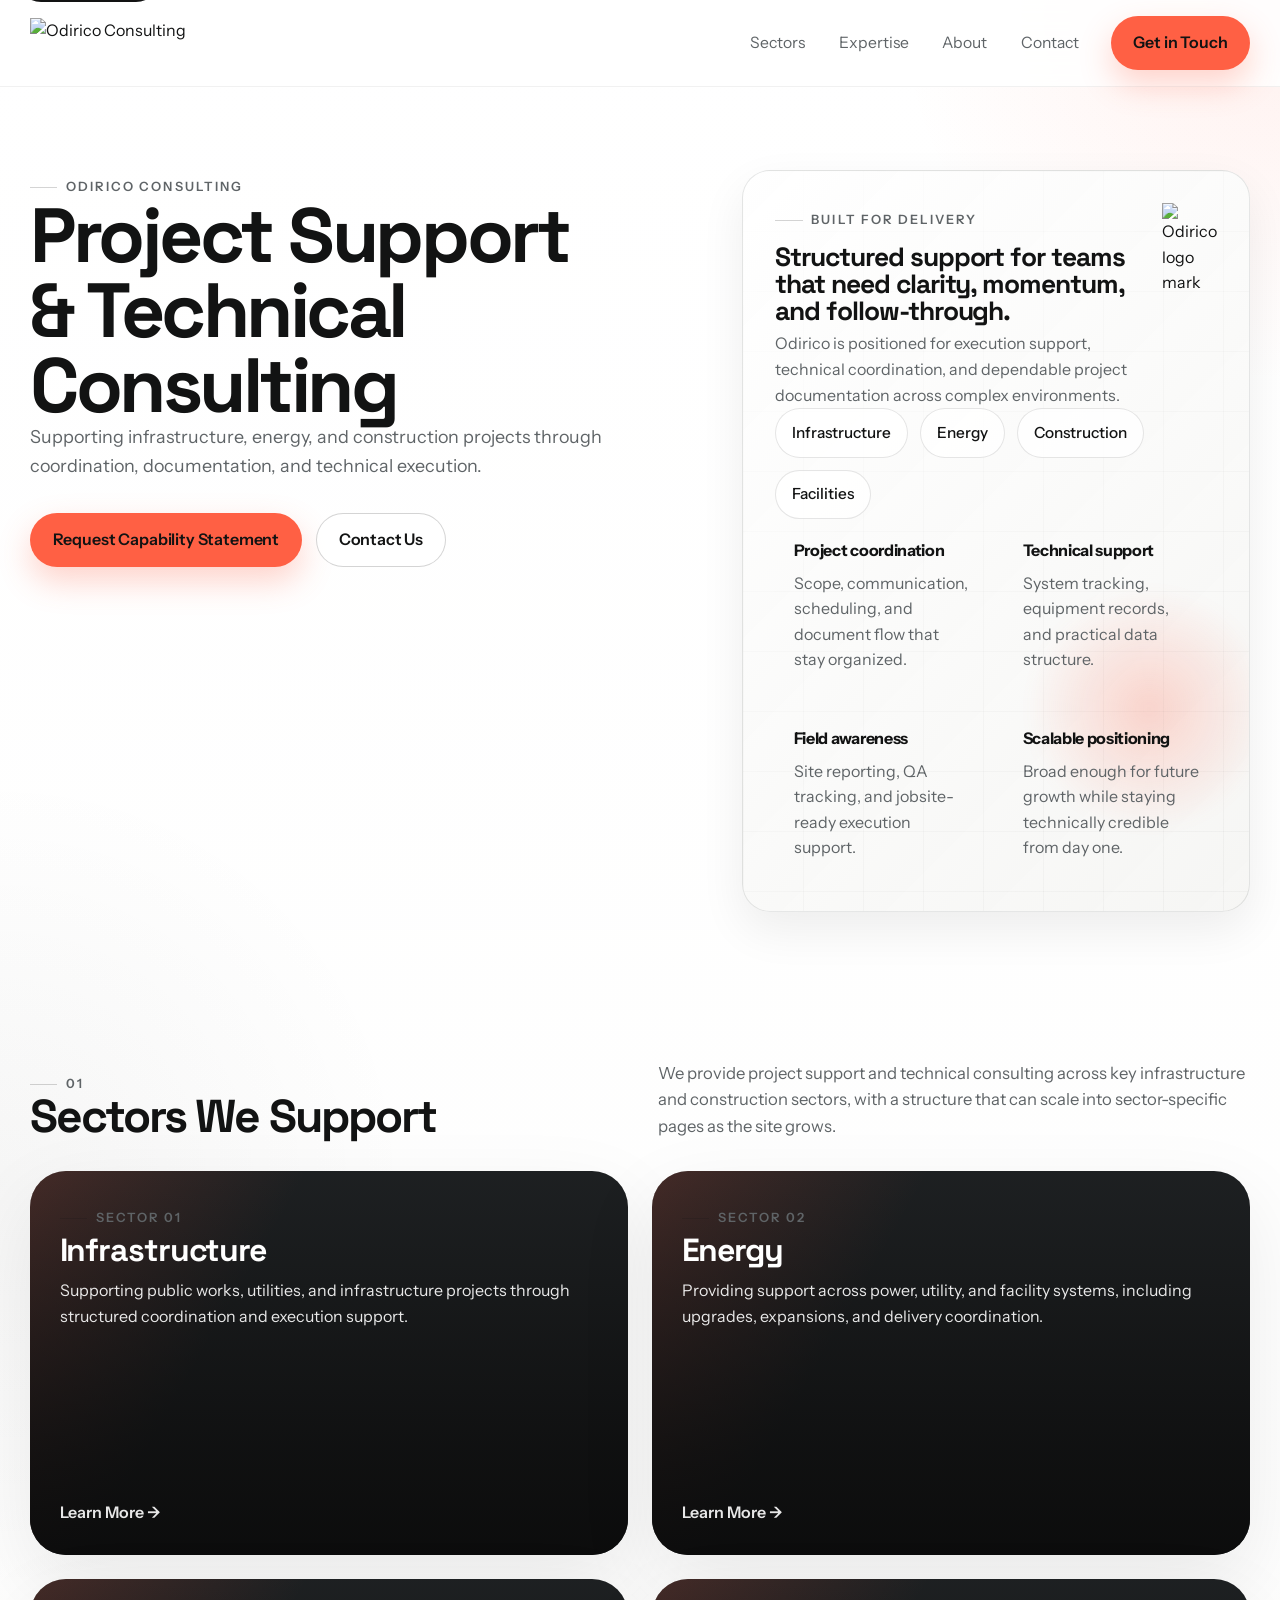
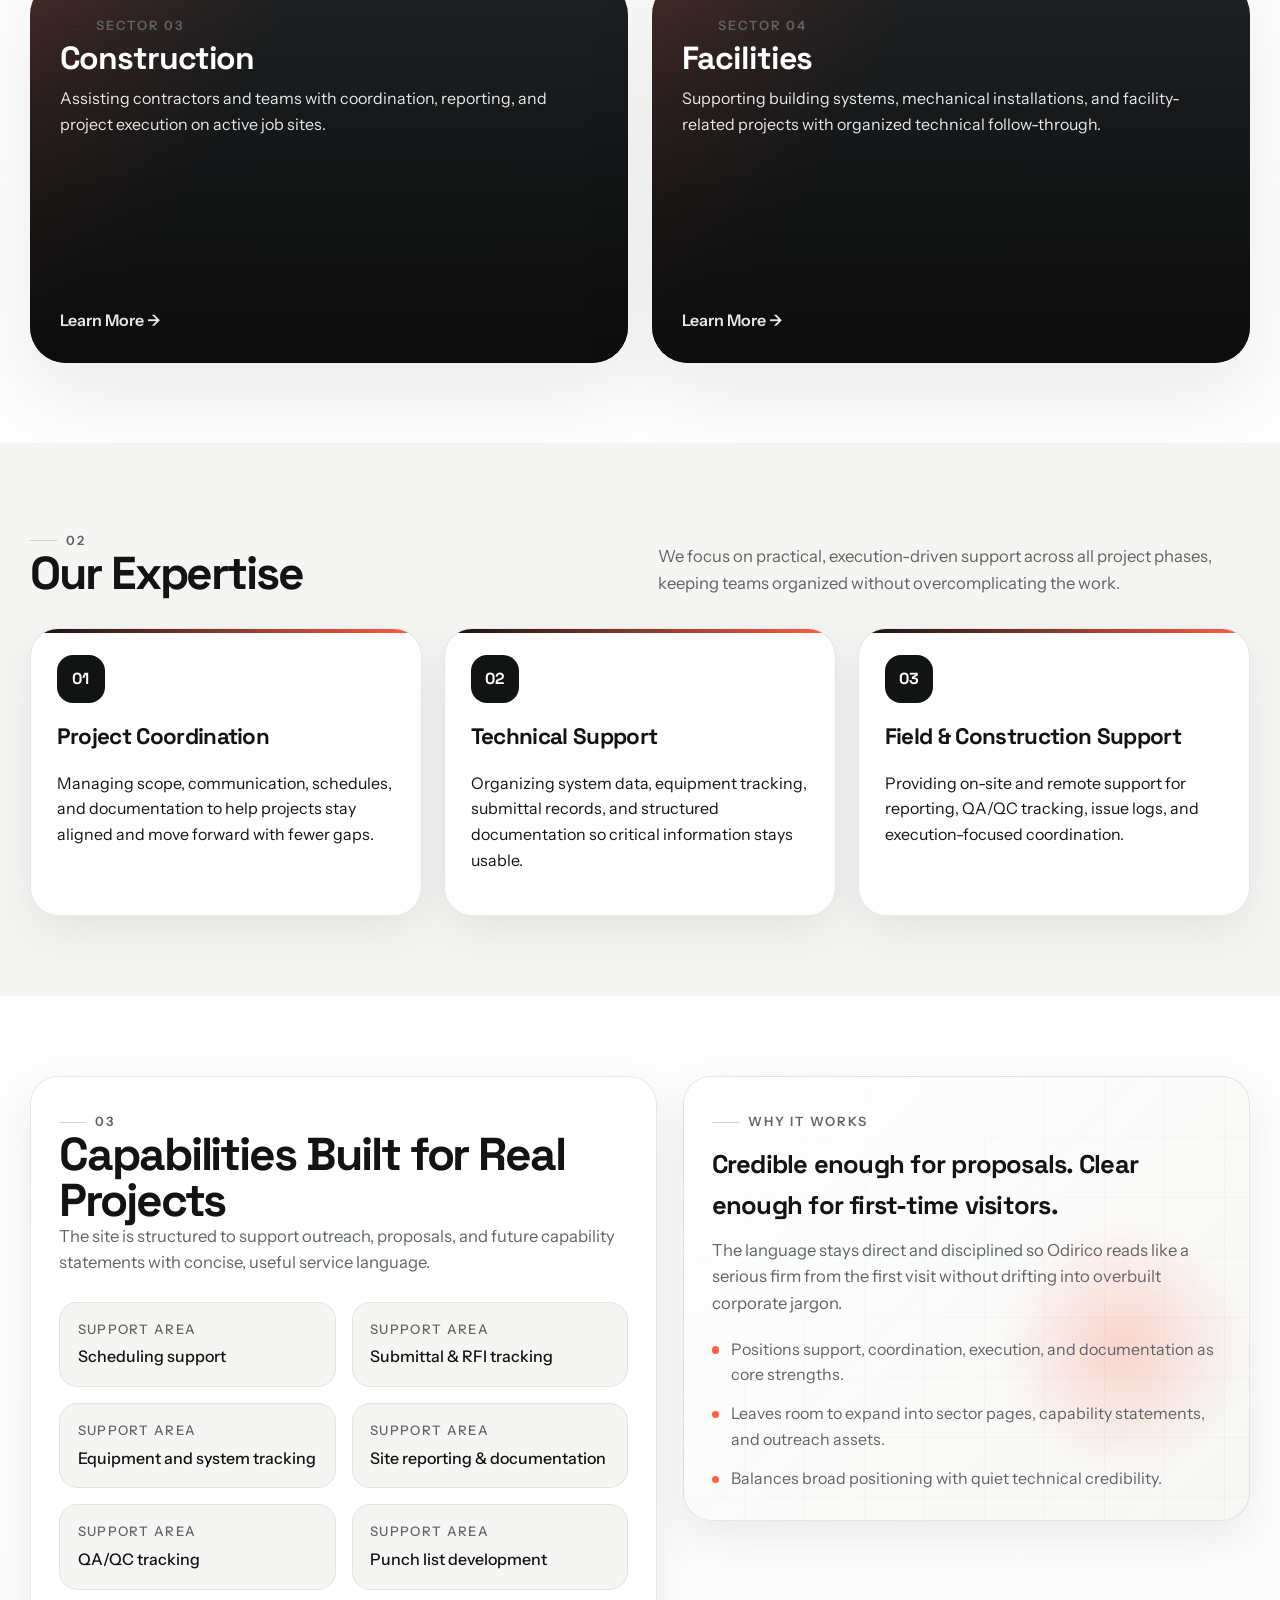
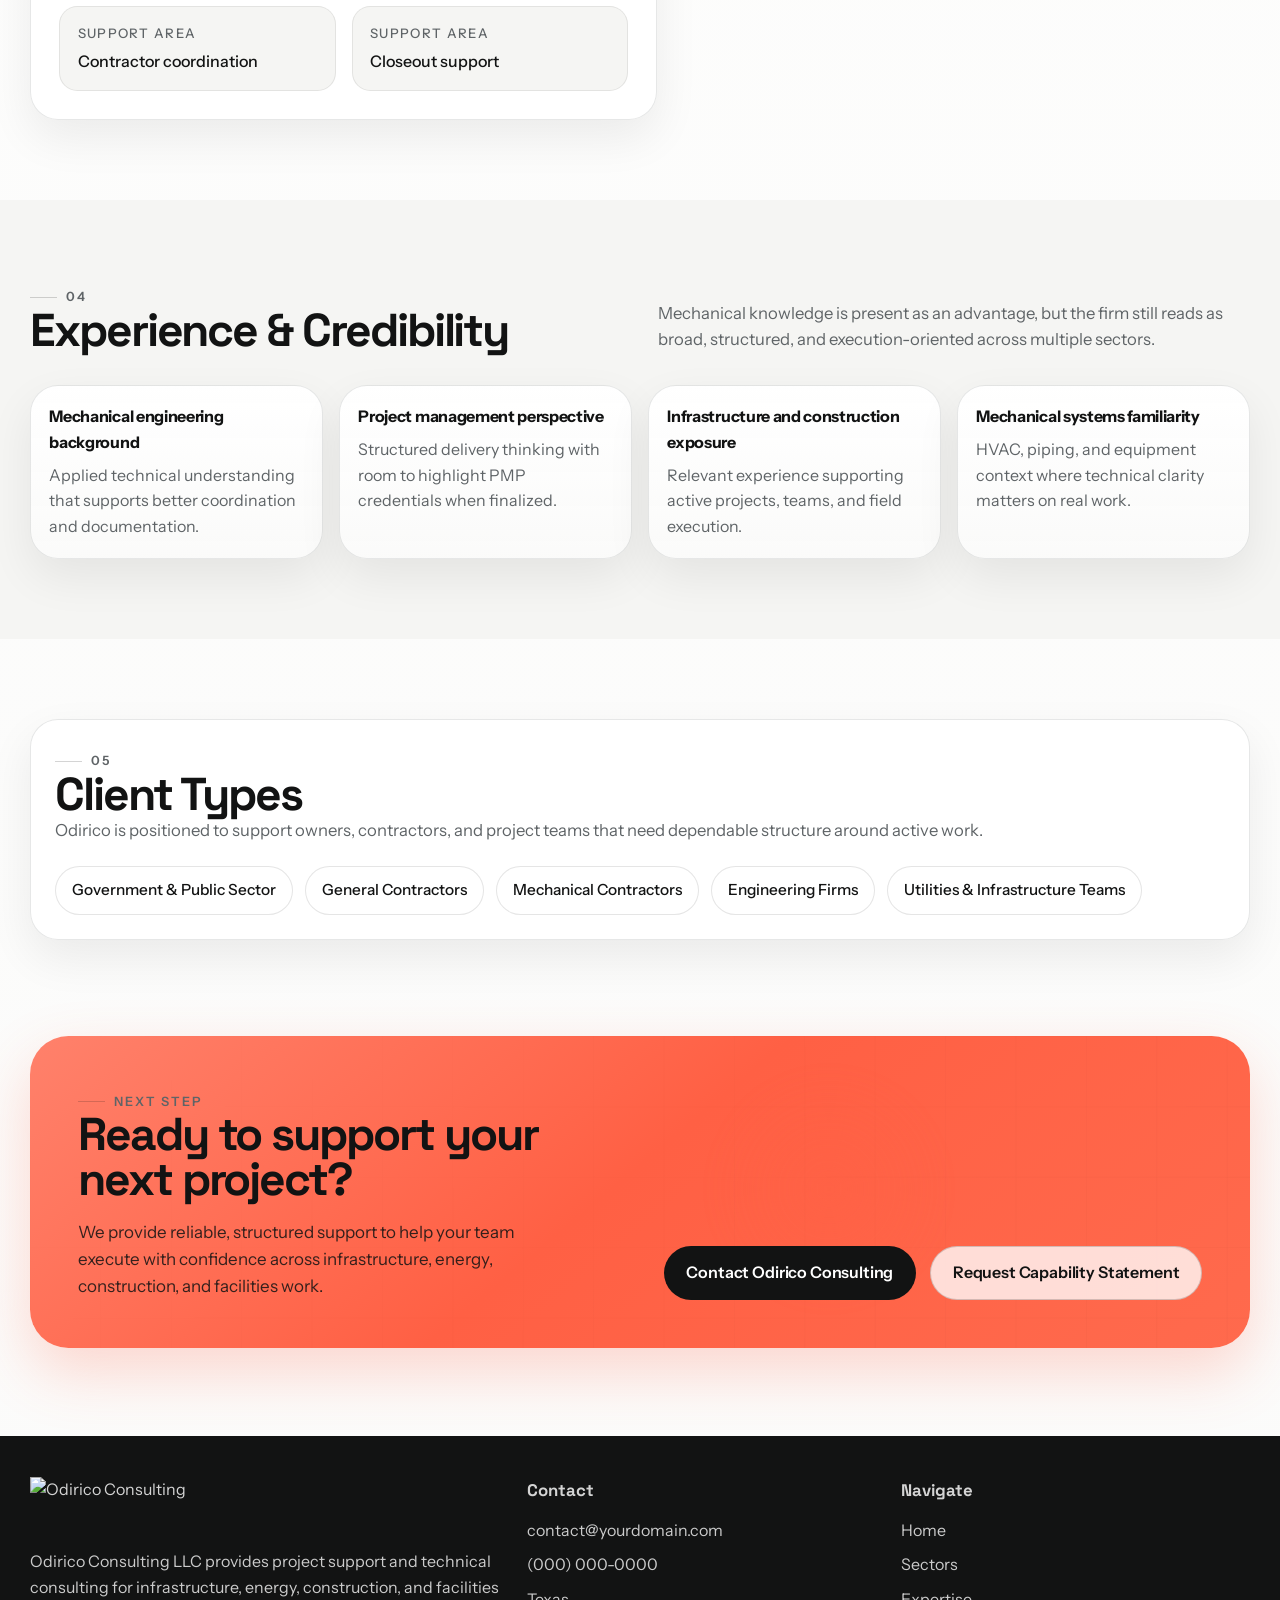
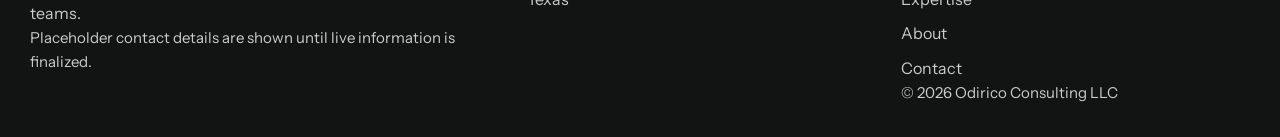
==== index.html @ c1ff28f4 "Add files via upload" ====
<!DOCTYPE html>
<html lang="en">
  <head>
    <meta charset="UTF-8" />
    <meta name="viewport" content="width=device-width, initial-scale=1.0" />
    <meta
      name="description"
      content="Odirico Consulting provides project support and technical consulting for infrastructure, energy, construction, and facilities teams."
    />
    <title>Odirico Consulting | Project Support &amp; Technical Consulting</title>
    <link rel="stylesheet" href="styles.css" />
  </head>
  <body>
    <a class="skip-link" href="#main-content">Skip to content</a>
    <header class="site-header">
      <div class="nav-shell">
        <a class="brand" href="index.html" aria-label="Odirico Consulting home">
          <img src="assets/logo-primary.svg" alt="Odirico Consulting" />
        </a>
        <button
          class="nav-toggle"
          type="button"
          aria-label="Open navigation"
          aria-expanded="false"
          data-nav-toggle
        >
          <svg viewBox="0 0 24 24" fill="none" aria-hidden="true">
            <path d="M4 7H20" stroke="currentColor" stroke-width="1.8" stroke-linecap="round" />
            <path d="M4 12H20" stroke="currentColor" stroke-width="1.8" stroke-linecap="round" />
            <path d="M4 17H20" stroke="currentColor" stroke-width="1.8" stroke-linecap="round" />
          </svg>
        </button>
        <div class="nav-group" data-nav-group>
          <nav class="nav-links" aria-label="Primary">
            <a href="sectors.html" data-nav-link>Sectors</a>
            <a href="expertise.html" data-nav-link>Expertise</a>
            <a href="about.html" data-nav-link>About</a>
            <a href="contact.html" data-nav-link>Contact</a>
          </nav>
          <a class="btn btn-primary" href="contact.html">Get in Touch</a>
        </div>
      </div>
    </header>

    <main id="main-content">
      <section class="hero">
        <div class="section-shell hero-grid">
          <div data-reveal>
            <span class="eyebrow">Odirico Consulting</span>
            <h1 class="hero-title">Project Support &amp; Technical Consulting</h1>
            <p class="hero-copy">
              Supporting infrastructure, energy, and construction projects through coordination,
              documentation, and technical execution.
            </p>
            <div class="hero-actions">
              <a class="btn btn-primary" href="contact.html#capability-request">
                Request Capability Statement
              </a>
              <a class="btn btn-secondary" href="contact.html">Contact Us</a>
            </div>
          </div>

          <aside class="hero-panel" data-reveal data-delay="1">
            <div class="hero-panel-inner">
              <div class="panel-head">
                <div>
                  <span class="meta-label">Built for delivery</span>
                  <h2 class="panel-title">Structured support for teams that need clarity, momentum, and follow-through.</h2>
                  <p class="panel-copy">
                    Odirico is positioned for execution support, technical coordination, and
                    dependable project documentation across complex environments.
                  </p>
                </div>
                <img class="panel-mark" src="assets/logo-icon.svg" alt="Odirico logo mark" />
              </div>

              <div class="pill-row">
                <span class="pill">Infrastructure</span>
                <span class="pill">Energy</span>
                <span class="pill">Construction</span>
                <span class="pill">Facilities</span>
              </div>

              <div class="panel-matrix">
                <div class="matrix-card">
                  <strong>Project coordination</strong>
                  <p>Scope, communication, scheduling, and document flow that stay organized.</p>
                </div>
                <div class="matrix-card">
                  <strong>Technical support</strong>
                  <p>System tracking, equipment records, and practical data structure.</p>
                </div>
                <div class="matrix-card">
                  <strong>Field awareness</strong>
                  <p>Site reporting, QA tracking, and jobsite-ready execution support.</p>
                </div>
                <div class="matrix-card">
                  <strong>Scalable positioning</strong>
                  <p>Broad enough for future growth while staying technically credible from day one.</p>
                </div>
              </div>
            </div>
          </aside>
        </div>
      </section>

      <section class="section" id="sectors">
        <div class="section-shell">
          <div class="section-header">
            <div data-reveal>
              <span class="section-index">01</span>
              <h2 class="section-title">Sectors We Support</h2>
            </div>
            <div data-reveal data-delay="1">
              <p class="section-copy">
                We provide project support and technical consulting across key infrastructure and
                construction sectors, with a structure that can scale into sector-specific pages
                as the site grows.
              </p>
            </div>
          </div>

          <div class="sector-grid">
            <a
              class="sector-card"
              href="sectors.html#infrastructure"
              style="--card-image: url('assets/sector-infrastructure.svg')"
              data-reveal
            >
              <div class="sector-card-content">
                <div>
                  <span class="card-label">Sector 01</span>
                  <h3>Infrastructure</h3>
                  <p>
                    Supporting public works, utilities, and infrastructure projects through
                    structured coordination and execution support.
                  </p>
                </div>
                <span class="sector-link">Learn More &rarr;</span>
              </div>
            </a>

            <a
              class="sector-card"
              href="sectors.html#energy"
              style="--card-image: url('assets/sector-energy.svg')"
              data-reveal
              data-delay="1"
            >
              <div class="sector-card-content">
                <div>
                  <span class="card-label">Sector 02</span>
                  <h3>Energy</h3>
                  <p>
                    Providing support across power, utility, and facility systems, including
                    upgrades, expansions, and delivery coordination.
                  </p>
                </div>
                <span class="sector-link">Learn More &rarr;</span>
              </div>
            </a>

            <a
              class="sector-card"
              href="sectors.html#construction"
              style="--card-image: url('assets/sector-construction.svg')"
              data-reveal
              data-delay="2"
            >
              <div class="sector-card-content">
                <div>
                  <span class="card-label">Sector 03</span>
                  <h3>Construction</h3>
                  <p>
                    Assisting contractors and teams with coordination, reporting, and project
                    execution on active job sites.
                  </p>
                </div>
                <span class="sector-link">Learn More &rarr;</span>
              </div>
            </a>

            <a
              class="sector-card"
              href="sectors.html#facilities"
              style="--card-image: url('assets/sector-facilities.svg')"
              data-reveal
              data-delay="3"
            >
              <div class="sector-card-content">
                <div>
                  <span class="card-label">Sector 04</span>
                  <h3>Facilities</h3>
                  <p>
                    Supporting building systems, mechanical installations, and facility-related
                    projects with organized technical follow-through.
                  </p>
                </div>
                <span class="sector-link">Learn More &rarr;</span>
              </div>
            </a>
          </div>
        </div>
      </section>

      <section class="section section-muted" id="expertise">
        <div class="section-shell">
          <div class="section-header">
            <div data-reveal>
              <span class="section-index">02</span>
              <h2 class="section-title">Our Expertise</h2>
            </div>
            <div data-reveal data-delay="1">
              <p class="section-copy">
                We focus on practical, execution-driven support across all project phases, keeping
                teams organized without overcomplicating the work.
              </p>
            </div>
          </div>

          <div class="expertise-grid">
            <article class="expertise-card" data-reveal>
              <div class="expertise-icon">01</div>
              <h3>Project Coordination</h3>
              <p>
                Managing scope, communication, schedules, and documentation to help projects stay
                aligned and move forward with fewer gaps.
              </p>
            </article>
            <article class="expertise-card" data-reveal data-delay="1">
              <div class="expertise-icon">02</div>
              <h3>Technical Support</h3>
              <p>
                Organizing system data, equipment tracking, submittal records, and structured
                documentation so critical information stays usable.
              </p>
            </article>
            <article class="expertise-card" data-reveal data-delay="2">
              <div class="expertise-icon">03</div>
              <h3>Field &amp; Construction Support</h3>
              <p>
                Providing on-site and remote support for reporting, QA/QC tracking, issue logs,
                and execution-focused coordination.
              </p>
            </article>
          </div>
        </div>
      </section>

      <section class="section" id="capabilities">
        <div class="section-shell capabilities-layout">
          <div class="capability-board" data-reveal>
            <span class="section-index">03</span>
            <h2 class="section-title">Capabilities Built for Real Projects</h2>
            <p class="section-copy">
              The site is structured to support outreach, proposals, and future capability
              statements with concise, useful service language.
            </p>

            <ul class="capability-list">
              <li><span>Support Area</span>Scheduling support</li>
              <li><span>Support Area</span>Submittal &amp; RFI tracking</li>
              <li><span>Support Area</span>Equipment and system tracking</li>
              <li><span>Support Area</span>Site reporting &amp; documentation</li>
              <li><span>Support Area</span>QA/QC tracking</li>
              <li><span>Support Area</span>Punch list development</li>
              <li><span>Support Area</span>Contractor coordination</li>
              <li><span>Support Area</span>Closeout support</li>
            </ul>
          </div>

          <aside class="support-note" data-reveal data-delay="1">
            <span class="meta-label">Why it works</span>
            <h3>Credible enough for proposals. Clear enough for first-time visitors.</h3>
            <p class="card-copy">
              The language stays direct and disciplined so Odirico reads like a serious firm from
              the first visit without drifting into overbuilt corporate jargon.
            </p>
            <ul>
              <li>Positions support, coordination, execution, and documentation as core strengths.</li>
              <li>Leaves room to expand into sector pages, capability statements, and outreach assets.</li>
              <li>Balances broad positioning with quiet technical credibility.</li>
            </ul>
          </aside>
        </div>
      </section>

      <section class="section section-muted" id="credibility">
        <div class="section-shell">
          <div class="section-header">
            <div data-reveal>
              <span class="section-index">04</span>
              <h2 class="section-title">Experience &amp; Credibility</h2>
            </div>
            <div data-reveal data-delay="1">
              <p class="section-copy">
                Mechanical knowledge is present as an advantage, but the firm still reads as broad,
                structured, and execution-oriented across multiple sectors.
              </p>
            </div>
          </div>

          <div class="cred-grid">
            <article class="cred-card" data-reveal>
              <strong>Mechanical engineering background</strong>
              <p>Applied technical understanding that supports better coordination and documentation.</p>
            </article>
            <article class="cred-card" data-reveal data-delay="1">
              <strong>Project management perspective</strong>
              <p>Structured delivery thinking with room to highlight PMP credentials when finalized.</p>
            </article>
            <article class="cred-card" data-reveal data-delay="2">
              <strong>Infrastructure and construction exposure</strong>
              <p>Relevant experience supporting active projects, teams, and field execution.</p>
            </article>
            <article class="cred-card" data-reveal data-delay="3">
              <strong>Mechanical systems familiarity</strong>
              <p>HVAC, piping, and equipment context where technical clarity matters on real work.</p>
            </article>
          </div>
        </div>
      </section>

      <section class="section">
        <div class="section-shell">
          <div class="client-panel" data-reveal>
            <span class="section-index">05</span>
            <h2 class="section-title">Client Types</h2>
            <p class="section-copy">
              Odirico is positioned to support owners, contractors, and project teams that need
              dependable structure around active work.
            </p>
            <div class="client-band" style="margin-top: 1.4rem">
              <span class="client-chip">Government &amp; Public Sector</span>
              <span class="client-chip">General Contractors</span>
              <span class="client-chip">Mechanical Contractors</span>
              <span class="client-chip">Engineering Firms</span>
              <span class="client-chip">Utilities &amp; Infrastructure Teams</span>
            </div>
          </div>
        </div>
      </section>

      <section class="cta-band">
        <div class="section-shell">
          <div class="cta-card" data-reveal>
            <div class="cta-content">
              <div class="cta-copy">
                <span class="meta-label">Next step</span>
                <h2 class="cta-title">Ready to support your next project?</h2>
                <p>
                  We provide reliable, structured support to help your team execute with
                  confidence across infrastructure, energy, construction, and facilities work.
                </p>
              </div>
              <div class="cta-actions">
                <a class="btn btn-dark" href="contact.html">Contact Odirico Consulting</a>
                <a class="btn btn-secondary" href="contact.html#capability-request">
                  Request Capability Statement
                </a>
              </div>
            </div>
          </div>
        </div>
      </section>
    </main>

    <footer class="footer">
      <div class="footer-grid">
        <div class="footer-brand">
          <img src="assets/logo-white.svg" alt="Odirico Consulting" />
          <p style="margin-top: 1rem">
            Odirico Consulting LLC provides project support and technical consulting for
            infrastructure, energy, construction, and facilities teams.
          </p>
          <p class="footer-note">Placeholder contact details are shown until live information is finalized.</p>
        </div>
        <div>
          <h4>Contact</h4>
          <ul class="footer-list">
            <li><a href="mailto:contact@yourdomain.com">contact@yourdomain.com</a></li>
            <li><a href="tel:0000000000">(000) 000-0000</a></li>
            <li>Texas</li>
          </ul>
        </div>
        <div>
          <h4>Navigate</h4>
          <ul class="footer-list">
            <li><a href="index.html">Home</a></li>
            <li><a href="sectors.html">Sectors</a></li>
            <li><a href="expertise.html">Expertise</a></li>
            <li><a href="about.html">About</a></li>
            <li><a href="contact.html">Contact</a></li>
          </ul>
          <p class="footer-note">&copy; <span data-year></span> Odirico Consulting LLC</p>
        </div>
      </div>
    </footer>

    <script src="script.js"></script>
  </body>
</html>
---- styles.css ----
@import url("https://fonts.googleapis.com/css2?family=Instrument+Sans:wght@400;500;600;700&family=Space+Grotesk:wght@400;500;700&display=swap");

:root {
  --color-ink: #121313;
  --color-ink-soft: #25282a;
  --color-text-muted: #5f6467;
  --color-surface: #f5f5f3;
  --color-surface-strong: #ecece7;
  --color-card: rgba(255, 255, 255, 0.9);
  --color-border: rgba(18, 19, 19, 0.1);
  --color-border-strong: rgba(18, 19, 19, 0.18);
  --color-white: #ffffff;
  --color-coral: #ff6044;
  --color-coral-soft: #ff8b75;
  --shadow-soft: 0 28px 80px rgba(18, 19, 19, 0.08);
  --shadow-card: 0 18px 46px rgba(18, 19, 19, 0.07);
  --radius-sm: 1rem;
  --radius-md: 1.35rem;
  --radius-lg: 1.75rem;
  --radius-xl: 2.25rem;
  --max-width: 1220px;
  --font-display: "Space Grotesk", "Aptos Display", "Segoe UI", sans-serif;
  --font-body: "Instrument Sans", "Aptos", "Segoe UI", sans-serif;
}

*,
*::before,
*::after {
  box-sizing: border-box;
}

html {
  scroll-behavior: smooth;
}

body {
  margin: 0;
  min-height: 100vh;
  font-family: var(--font-body);
  color: var(--color-ink);
  background:
    radial-gradient(circle at top right, rgba(255, 96, 68, 0.09), transparent 24rem),
    radial-gradient(circle at left 24%, rgba(18, 19, 19, 0.035), transparent 26rem),
    linear-gradient(180deg, #ffffff 0%, #fbfbfa 100%);
  line-height: 1.6;
  text-rendering: optimizeLegibility;
}

img {
  display: block;
  max-width: 100%;
}

a {
  color: inherit;
  text-decoration: none;
}

button,
input,
textarea {
  font: inherit;
}

main {
  overflow: clip;
}

.skip-link {
  position: absolute;
  left: 1rem;
  top: -3rem;
  z-index: 50;
  padding: 0.75rem 1rem;
  border-radius: 999px;
  background: var(--color-ink);
  color: var(--color-white);
  transition: top 0.25s ease;
}

.skip-link:focus {
  top: 1rem;
}

.site-header {
  position: sticky;
  top: 0;
  z-index: 30;
  border-bottom: 1px solid rgba(18, 19, 19, 0.06);
  background: rgba(255, 255, 255, 0.84);
  backdrop-filter: blur(18px);
}

.nav-shell,
.section-shell,
.footer-grid {
  width: min(calc(100% - 3rem), var(--max-width));
  margin: 0 auto;
}

.nav-shell {
  display: flex;
  align-items: center;
  justify-content: space-between;
  gap: 1rem;
  padding: 1rem 0;
}

.brand {
  display: inline-flex;
  align-items: center;
  gap: 0.9rem;
}

.brand img {
  height: 3.1rem;
  width: auto;
}

.brand-compact img {
  height: 2.8rem;
}

.nav-group {
  display: flex;
  align-items: center;
  gap: 1rem;
}

.nav-links {
  display: flex;
  align-items: center;
  gap: 0.2rem;
}

.nav-links a {
  padding: 0.72rem 0.96rem;
  border-radius: 999px;
  color: var(--color-text-muted);
  font-size: 0.98rem;
  transition:
    color 0.25s ease,
    background-color 0.25s ease,
    transform 0.25s ease;
}

.nav-links a:hover,
.nav-links a.is-active {
  color: var(--color-ink);
  background: rgba(18, 19, 19, 0.05);
}

.nav-toggle {
  display: none;
  align-items: center;
  justify-content: center;
  width: 3rem;
  height: 3rem;
  border: 1px solid var(--color-border);
  border-radius: 999px;
  background: var(--color-white);
  color: var(--color-ink);
  cursor: pointer;
}

.nav-toggle svg {
  width: 1.2rem;
  height: 1.2rem;
}

.btn {
  display: inline-flex;
  align-items: center;
  justify-content: center;
  gap: 0.65rem;
  min-height: 3.3rem;
  padding: 0.82rem 1.35rem;
  border: 1px solid transparent;
  border-radius: 999px;
  font-weight: 600;
  letter-spacing: -0.01em;
  transition:
    transform 0.25s ease,
    background-color 0.25s ease,
    color 0.25s ease,
    border-color 0.25s ease,
    box-shadow 0.25s ease;
}

.btn:hover {
  transform: translateY(-1px);
}

.btn-primary {
  background: var(--color-coral);
  color: var(--color-ink);
  box-shadow: 0 14px 32px rgba(255, 96, 68, 0.28);
}

.btn-primary:hover {
  background: #ff7158;
}

.btn-secondary {
  border-color: var(--color-border-strong);
  background: rgba(255, 255, 255, 0.78);
  color: var(--color-ink);
}

.btn-dark {
  background: var(--color-ink);
  color: var(--color-white);
}

.hero,
.page-hero {
  padding: 5.2rem 0 4.2rem;
}

.section {
  padding: 5rem 0;
}

.hero-grid,
.page-hero-grid,
.capabilities-layout,
.contact-grid,
.footer-grid {
  display: grid;
  gap: 1.6rem;
}

.hero-grid {
  grid-template-columns: minmax(0, 1.15fr) minmax(320px, 0.85fr);
  align-items: stretch;
}

.page-hero-grid {
  grid-template-columns: minmax(0, 1.08fr) minmax(320px, 0.92fr);
  align-items: end;
}

.eyebrow,
.section-index,
.card-label,
.meta-label {
  display: inline-flex;
  align-items: center;
  gap: 0.55rem;
  color: var(--color-text-muted);
  font-size: 0.8rem;
  font-weight: 600;
  letter-spacing: 0.16em;
  text-transform: uppercase;
}

.eyebrow::before,
.section-index::before,
.card-label::before,
.meta-label::before {
  content: "";
  width: 1.7rem;
  height: 1px;
  background: rgba(18, 19, 19, 0.18);
}

.hero-title,
.page-title,
.section-title,
.cta-title,
.profile-content h2,
.service-card h2 {
  margin: 0;
  font-family: var(--font-display);
  letter-spacing: -0.045em;
  line-height: 0.98;
  color: var(--color-ink);
}

.hero-title {
  max-width: 11ch;
  font-size: clamp(3.25rem, 6vw, 5.8rem);
}

.page-title {
  max-width: 11ch;
  font-size: clamp(2.9rem, 5vw, 4.7rem);
}

.section-title,
.cta-title,
.profile-content h2,
.service-card h2 {
  font-size: clamp(2rem, 3.6vw, 3.1rem);
}

.hero-copy,
.page-copy,
.section-copy,
.card-copy,
.profile-content p,
.service-card p,
.intro-copy {
  margin: 0;
  color: var(--color-text-muted);
  font-size: 1.04rem;
}

.hero-copy {
  max-width: 38rem;
  font-size: 1.12rem;
}

.hero-actions,
.cta-actions,
.page-actions {
  display: flex;
  flex-wrap: wrap;
  gap: 0.9rem;
  margin-top: 2rem;
}

.hero-panel,
.page-hero-card,
.capability-board,
.support-note,
.cred-card,
.expertise-card,
.client-panel,
.contact-card,
.form-card,
.service-card,
.phase-card,
.value-card,
.profile-content {
  position: relative;
  overflow: hidden;
  border: 1px solid var(--color-border);
  border-radius: var(--radius-lg);
  background: var(--color-card);
  box-shadow: var(--shadow-card);
}

.hero-panel,
.page-hero-card,
.support-note,
.form-card {
  background:
    linear-gradient(135deg, rgba(255, 255, 255, 0.95), rgba(245, 245, 243, 0.9)),
    var(--color-card);
}

.hero-panel {
  min-height: 30rem;
  padding: 2rem;
}

.hero-panel::before,
.page-hero-card::before,
.support-note::before,
.cta-card::before {
  content: "";
  position: absolute;
  inset: auto auto 10% 55%;
  width: 16rem;
  height: 16rem;
  border-radius: 50%;
  background: radial-gradient(circle, rgba(255, 96, 68, 0.24), transparent 68%);
  filter: blur(6px);
}

.hero-panel::after,
.page-hero-card::after,
.support-note::after,
.cta-card::after {
  content: "";
  position: absolute;
  inset: 0;
  background-image:
    linear-gradient(rgba(18, 19, 19, 0.05) 1px, transparent 1px),
    linear-gradient(90deg, rgba(18, 19, 19, 0.05) 1px, transparent 1px);
  background-size: 3.75rem 3.75rem;
  mask-image: linear-gradient(135deg, rgba(0, 0, 0, 0.05), rgba(0, 0, 0, 0.65));
  pointer-events: none;
}

.hero-panel-inner,
.page-hero-card-inner {
  position: relative;
  z-index: 1;
  display: flex;
  flex-direction: column;
  height: 100%;
}

.panel-head {
  display: flex;
  justify-content: space-between;
  align-items: flex-start;
  gap: 1.25rem;
}

.panel-mark {
  width: 6.4rem;
}

.panel-title {
  margin: 0.85rem 0 0.4rem;
  font-family: var(--font-display);
  font-size: 1.65rem;
  letter-spacing: -0.04em;
  line-height: 1.02;
}

.panel-copy {
  margin: 0;
  max-width: 23rem;
  color: var(--color-text-muted);
}

.pill-row,
.client-band {
  display: flex;
  flex-wrap: wrap;
  gap: 0.75rem;
}

.pill,
.client-chip {
  padding: 0.72rem 1rem;
  border: 1px solid rgba(18, 19, 19, 0.11);
  border-radius: 999px;
  background: rgba(255, 255, 255, 0.78);
  font-size: 0.96rem;
  font-weight: 500;
}

.panel-matrix,
.cred-grid,
.expertise-grid,
.phase-grid,
.values-grid,
.service-grid,
.capability-list,
.sector-grid {
  display: grid;
  gap: 1rem;
}

.panel-matrix {
  grid-template-columns: repeat(2, minmax(0, 1fr));
  margin-top: auto;
}

.matrix-card,
.cred-card,
.phase-card,
.value-card {
  padding: 1.15rem;
}

.matrix-card strong,
.cred-card strong,
.phase-card strong,
.value-card strong,
.contact-card strong,
.service-card strong {
  display: block;
  margin-bottom: 0.45rem;
  font-size: 1rem;
  letter-spacing: -0.02em;
}

.matrix-card p,
.cred-card p,
.phase-card p,
.value-card p,
.contact-card p,
.service-card p {
  margin: 0;
  color: var(--color-text-muted);
}

.section-muted {
  background:
    linear-gradient(180deg, rgba(245, 245, 243, 0.72), rgba(245, 245, 243, 0.9)),
    var(--color-surface);
}

.section-header {
  display: flex;
  flex-wrap: wrap;
  align-items: end;
  justify-content: space-between;
  gap: 1.5rem;
  margin-bottom: 2rem;
}

.section-header > div:last-child {
  max-width: 37rem;
}

.sector-grid {
  grid-template-columns: repeat(2, minmax(0, 1fr));
  gap: 1.5rem;
}

.sector-card,
.profile-media {
  position: relative;
  overflow: hidden;
  border-radius: var(--radius-xl);
  color: var(--color-white);
  isolation: isolate;
  background: #202325;
}

.sector-card {
  min-height: 24rem;
  padding: 1.85rem;
  box-shadow: var(--shadow-soft);
}

.sector-card::before,
.profile-media::before {
  content: "";
  position: absolute;
  inset: 0;
  background-image: var(--card-image);
  background-size: cover;
  background-position: center;
  transform: scale(1.01);
  transition: transform 0.85s ease;
}

.sector-card::after,
.profile-media::after {
  content: "";
  position: absolute;
  inset: 0;
  background:
    linear-gradient(180deg, rgba(10, 10, 10, 0.12), rgba(10, 10, 10, 0.74) 74%, rgba(10, 10, 10, 0.9)),
    linear-gradient(120deg, rgba(255, 96, 68, 0.2), transparent 34%);
}

.sector-card:hover::before,
.profile:hover .profile-media::before {
  transform: scale(1.08);
}

.sector-card-content {
  position: relative;
  z-index: 1;
  display: flex;
  flex-direction: column;
  justify-content: space-between;
  gap: 1.25rem;
  min-height: 100%;
}

.sector-card h3 {
  margin: 0.35rem 0 0.75rem;
  font-family: var(--font-display);
  font-size: 2rem;
  line-height: 1;
  letter-spacing: -0.035em;
}

.sector-card p,
.sector-link {
  margin: 0;
  color: rgba(255, 255, 255, 0.9);
}

.sector-link {
  display: inline-flex;
  align-items: center;
  gap: 0.55rem;
  font-weight: 600;
}

.expertise-grid,
.cred-grid {
  grid-template-columns: repeat(4, minmax(0, 1fr));
}

.expertise-grid {
  grid-template-columns: repeat(3, minmax(0, 1fr));
  gap: 1.4rem;
}

.expertise-card,
.service-card {
  padding: 1.6rem;
}

.expertise-card::before,
.service-card::before,
.form-card::before {
  content: "";
  position: absolute;
  inset: 0 0 auto;
  height: 0.25rem;
  background: linear-gradient(90deg, var(--color-ink), var(--color-coral));
}

.expertise-icon {
  display: inline-grid;
  place-items: center;
  width: 3rem;
  aspect-ratio: 1;
  margin-bottom: 1rem;
  border-radius: 1rem;
  background:
    linear-gradient(135deg, rgba(18, 19, 19, 0.95), rgba(18, 19, 19, 0.7)),
    var(--color-ink);
  color: var(--color-white);
  font-family: var(--font-display);
  font-size: 1rem;
  font-weight: 700;
}

.expertise-card h3,
.service-card h3 {
  margin: 0 0 0.75rem;
  font-family: var(--font-display);
  font-size: 1.4rem;
  letter-spacing: -0.03em;
}

.capabilities-layout,
.contact-grid {
  grid-template-columns: minmax(0, 1.05fr) minmax(320px, 0.95fr);
  align-items: start;
}

.capability-board,
.support-note {
  padding: 1.75rem;
}

.capability-list {
  grid-template-columns: repeat(2, minmax(0, 1fr));
  margin: 1.6rem 0 0;
  padding: 0;
  list-style: none;
}

.capability-list li {
  padding: 1rem 1rem 1rem 1.1rem;
  border: 1px solid rgba(18, 19, 19, 0.08);
  border-radius: 1.15rem;
  background: var(--color-surface);
  font-weight: 500;
}

.capability-list li span {
  display: block;
  margin-bottom: 0.3rem;
  color: var(--color-text-muted);
  font-size: 0.82rem;
  text-transform: uppercase;
  letter-spacing: 0.1em;
}

.support-note h3,
.page-hero-card h3,
.contact-card h3 {
  margin: 0.7rem 0;
  font-family: var(--font-display);
  font-size: 1.6rem;
  letter-spacing: -0.03em;
}

.support-note ul,
.detail-list,
.contact-list {
  margin: 1.25rem 0 0;
  padding: 0;
  list-style: none;
}

.support-note li,
.detail-list li,
.contact-list li {
  position: relative;
  padding-left: 1.2rem;
  color: var(--color-text-muted);
}

.support-note li + li,
.detail-list li + li,
.contact-list li + li {
  margin-top: 0.85rem;
}

.support-note li::before,
.detail-list li::before,
.contact-list li::before {
  content: "";
  position: absolute;
  left: 0;
  top: 0.62rem;
  width: 0.45rem;
  height: 0.45rem;
  border-radius: 50%;
  background: var(--color-coral);
}

.cred-card {
  min-height: 100%;
  background:
    linear-gradient(180deg, rgba(255, 255, 255, 0.92), rgba(250, 250, 249, 0.9)),
    var(--color-card);
}

.client-panel {
  padding: 1.5rem;
}

.cta-band {
  padding: 1rem 0 5.5rem;
}

.cta-card {
  position: relative;
  overflow: hidden;
  border-radius: calc(var(--radius-xl) + 0.15rem);
  padding: 3rem;
  background:
    linear-gradient(140deg, #ff816b, var(--color-coral) 48%, #ff6a4d 100%);
  box-shadow: 0 24px 60px rgba(255, 96, 68, 0.24);
}

.cta-card::after {
  content: "";
  position: absolute;
  inset: 0;
  background-image:
    linear-gradient(rgba(18, 19, 19, 0.1) 1px, transparent 1px),
    linear-gradient(90deg, rgba(18, 19, 19, 0.1) 1px, transparent 1px);
  background-size: 4.4rem 4.4rem;
  opacity: 0.35;
}

.cta-content {
  position: relative;
  z-index: 1;
  display: flex;
  flex-wrap: wrap;
  align-items: end;
  justify-content: space-between;
  gap: 1.5rem;
}

.cta-copy {
  max-width: 34rem;
}

.cta-copy p {
  margin: 1rem 0 0;
  max-width: 30rem;
  color: rgba(18, 19, 19, 0.85);
  font-size: 1.06rem;
}

.footer {
  padding: 2.6rem 0 2rem;
  background: var(--color-ink);
  color: rgba(255, 255, 255, 0.82);
}

.footer-grid {
  grid-template-columns: minmax(0, 1.15fr) repeat(2, minmax(180px, 0.85fr));
  align-items: start;
}

.footer-brand img {
  height: 3.5rem;
  width: auto;
}

.footer h4 {
  margin: 0 0 0.85rem;
  font-family: var(--font-display);
  font-size: 1.05rem;
}

.footer p,
.footer a,
.footer li {
  margin: 0;
  color: rgba(255, 255, 255, 0.78);
}

.footer a:hover {
  color: var(--color-white);
}

.footer-list {
  margin: 0;
  padding: 0;
  list-style: none;
}

.footer-list li + li {
  margin-top: 0.55rem;
}

.footer-note {
  margin-top: 1rem;
  font-size: 0.94rem;
  color: rgba(255, 255, 255, 0.58);
}

.page-hero-card {
  padding: 1.8rem;
}

.page-stat-grid,
.service-grid,
.phase-grid,
.values-grid {
  grid-template-columns: repeat(2, minmax(0, 1fr));
  margin-top: 1.3rem;
}

.page-stat {
  padding: 1rem;
  border-radius: 1.1rem;
  background: rgba(255, 255, 255, 0.8);
  border: 1px solid rgba(18, 19, 19, 0.08);
}

.page-stat strong {
  display: block;
  margin-bottom: 0.35rem;
  font-size: 1rem;
}

.profile-grid {
  display: grid;
  gap: 1.6rem;
}

.profile {
  display: grid;
  grid-template-columns: minmax(0, 0.92fr) minmax(0, 1.08fr);
  gap: 1.6rem;
  align-items: stretch;
}

.profile:nth-child(even) {
  grid-template-columns: minmax(0, 1.08fr) minmax(0, 0.92fr);
}

.profile:nth-child(even) .profile-media {
  order: 2;
}

.profile:nth-child(even) .profile-content {
  order: 1;
}

.profile-media {
  min-height: 24rem;
}

.profile-content {
  padding: 1.85rem;
}

.profile-content h2 {
  margin-bottom: 1rem;
}

.service-grid {
  gap: 1.4rem;
}

.service-card {
  min-height: 100%;
}

.phase-card,
.value-card,
.contact-card,
.form-card {
  padding: 1.4rem;
}

.contact-grid {
  margin-top: 2rem;
}

.contact-card p + p {
  margin-top: 0.6rem;
}

.contact-highlight {
  display: inline-flex;
  align-items: center;
  gap: 0.6rem;
  margin-top: 1rem;
  padding: 0.68rem 0.95rem;
  border-radius: 999px;
  background: rgba(255, 96, 68, 0.12);
  color: var(--color-ink);
  font-weight: 600;
}

.form-card form {
  position: relative;
  z-index: 1;
}

.form-row {
  display: grid;
  grid-template-columns: repeat(2, minmax(0, 1fr));
  gap: 1rem;
}

.field {
  margin-bottom: 1rem;
}

.field label {
  display: block;
  margin-bottom: 0.45rem;
  font-weight: 600;
}

.field input,
.field textarea,
.field select {
  width: 100%;
  padding: 0.9rem 1rem;
  border: 1px solid rgba(18, 19, 19, 0.12);
  border-radius: 1rem;
  background: rgba(245, 245, 243, 0.84);
  color: var(--color-ink);
  transition:
    border-color 0.25s ease,
    box-shadow 0.25s ease,
    background-color 0.25s ease;
}

.field textarea {
  min-height: 9rem;
  resize: vertical;
}

.field input:focus,
.field textarea:focus,
.field select:focus {
  border-color: rgba(255, 96, 68, 0.45);
  outline: none;
  box-shadow: 0 0 0 0.22rem rgba(255, 96, 68, 0.18);
  background: var(--color-white);
}

.form-status {
  min-height: 1.6rem;
  margin-top: 0.8rem;
  color: var(--color-text-muted);
  font-size: 0.95rem;
}

.band-note {
  margin-top: 1.1rem;
  color: var(--color-text-muted);
  font-size: 0.94rem;
}

[data-reveal] {
  opacity: 0;
  transform: translateY(28px);
  transition:
    opacity 0.72s ease,
    transform 0.72s ease;
}

[data-reveal].is-visible {
  opacity: 1;
  transform: translateY(0);
}

[data-delay="1"] {
  transition-delay: 0.12s;
}

[data-delay="2"] {
  transition-delay: 0.22s;
}

[data-delay="3"] {
  transition-delay: 0.32s;
}

@media (max-width: 1024px) {
  .hero-grid,
  .page-hero-grid,
  .capabilities-layout,
  .contact-grid,
  .profile,
  .profile:nth-child(even) {
    grid-template-columns: 1fr;
  }

  .profile:nth-child(even) .profile-media,
  .profile:nth-child(even) .profile-content {
    order: initial;
  }

  .expertise-grid,
  .cred-grid {
    grid-template-columns: repeat(2, minmax(0, 1fr));
  }
}

@media (max-width: 900px) {
  .nav-toggle {
    display: inline-flex;
  }

  .nav-group {
    position: absolute;
    top: calc(100% + 0.65rem);
    right: 1.5rem;
    left: 1.5rem;
    display: none;
    flex-direction: column;
    align-items: stretch;
    gap: 0.9rem;
    padding: 1rem;
    border: 1px solid var(--color-border);
    border-radius: 1.5rem;
    background: rgba(255, 255, 255, 0.96);
    box-shadow: var(--shadow-soft);
  }

  .nav-group.is-open {
    display: flex;
  }

  .nav-links {
    flex-direction: column;
    align-items: stretch;
  }

  .nav-links a,
  .nav-group .btn {
    width: 100%;
    justify-content: center;
  }

  .section,
  .hero,
  .page-hero {
    padding-top: 4.2rem;
  }

  .sector-grid,
  .expertise-grid,
  .cred-grid,
  .capability-list,
  .page-stat-grid,
  .service-grid,
  .phase-grid,
  .values-grid,
  .footer-grid {
    grid-template-columns: 1fr;
  }
}

@media (max-width: 640px) {
  .nav-shell,
  .section-shell,
  .footer-grid {
    width: min(calc(100% - 1.6rem), var(--max-width));
  }

  .hero-title,
  .page-title {
    max-width: none;
  }

  .hero-panel,
  .page-hero-card,
  .capability-board,
  .support-note,
  .cta-card,
  .contact-card,
  .form-card,
  .service-card,
  .profile-content,
  .phase-card,
  .value-card {
    padding: 1.35rem;
  }

  .panel-matrix,
  .form-row {
    grid-template-columns: 1fr;
  }

  .cta-content {
    align-items: start;
  }

  .cta-actions,
  .hero-actions,
  .page-actions {
    flex-direction: column;
  }

  .btn {
    width: 100%;
  }

  .sector-card {
    min-height: 20rem;
  }
}
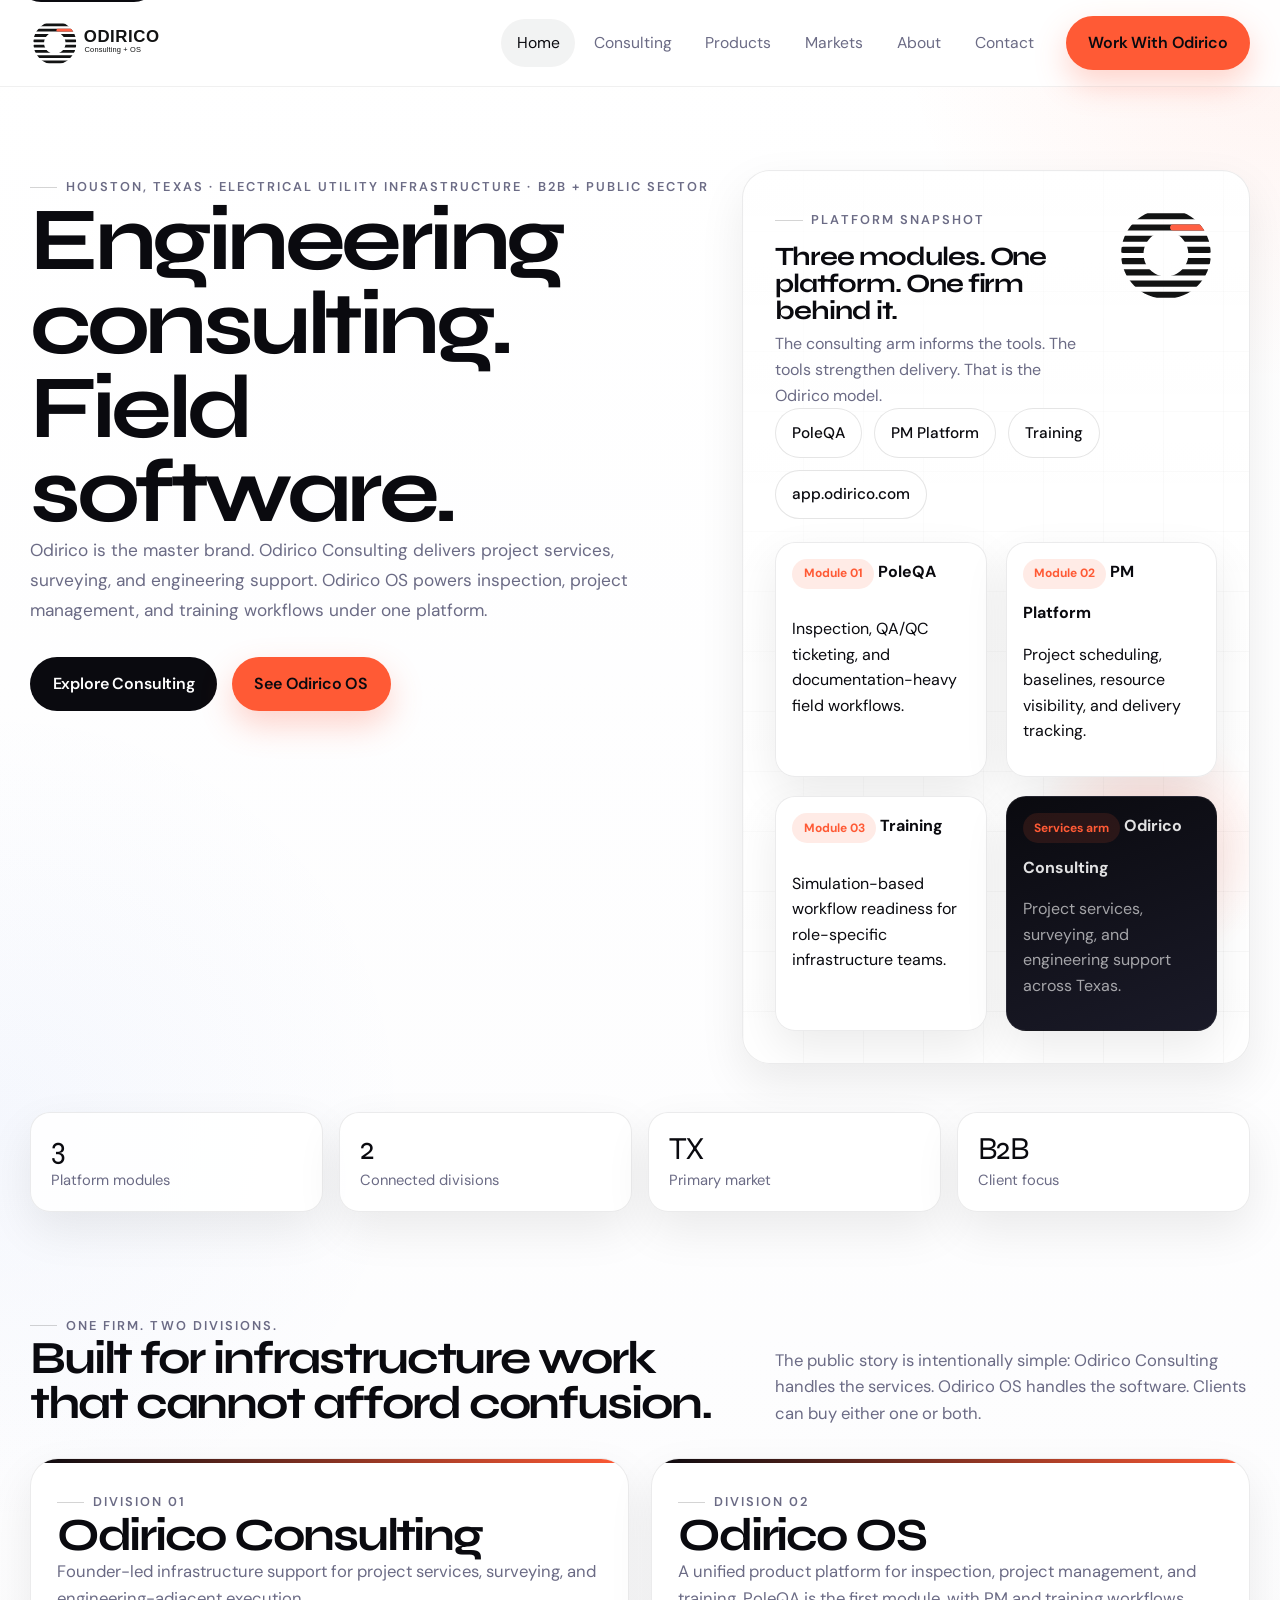
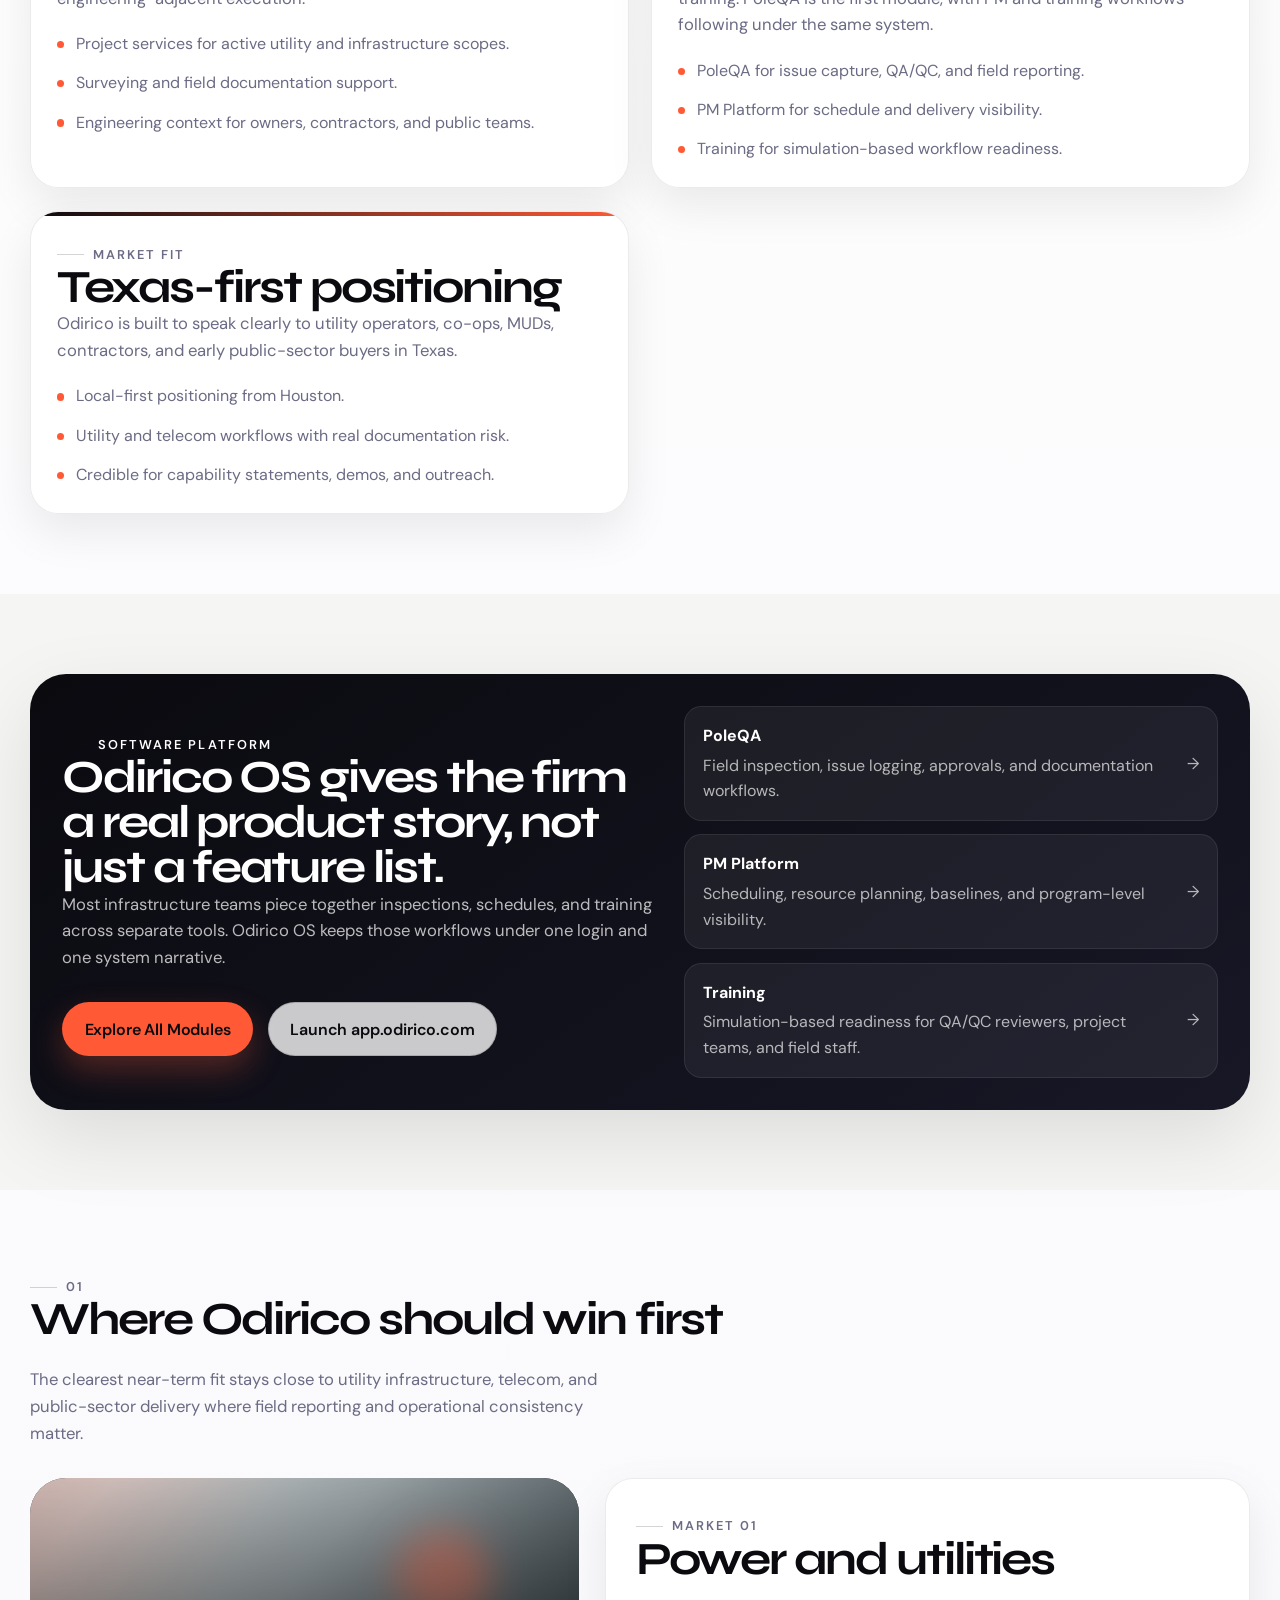
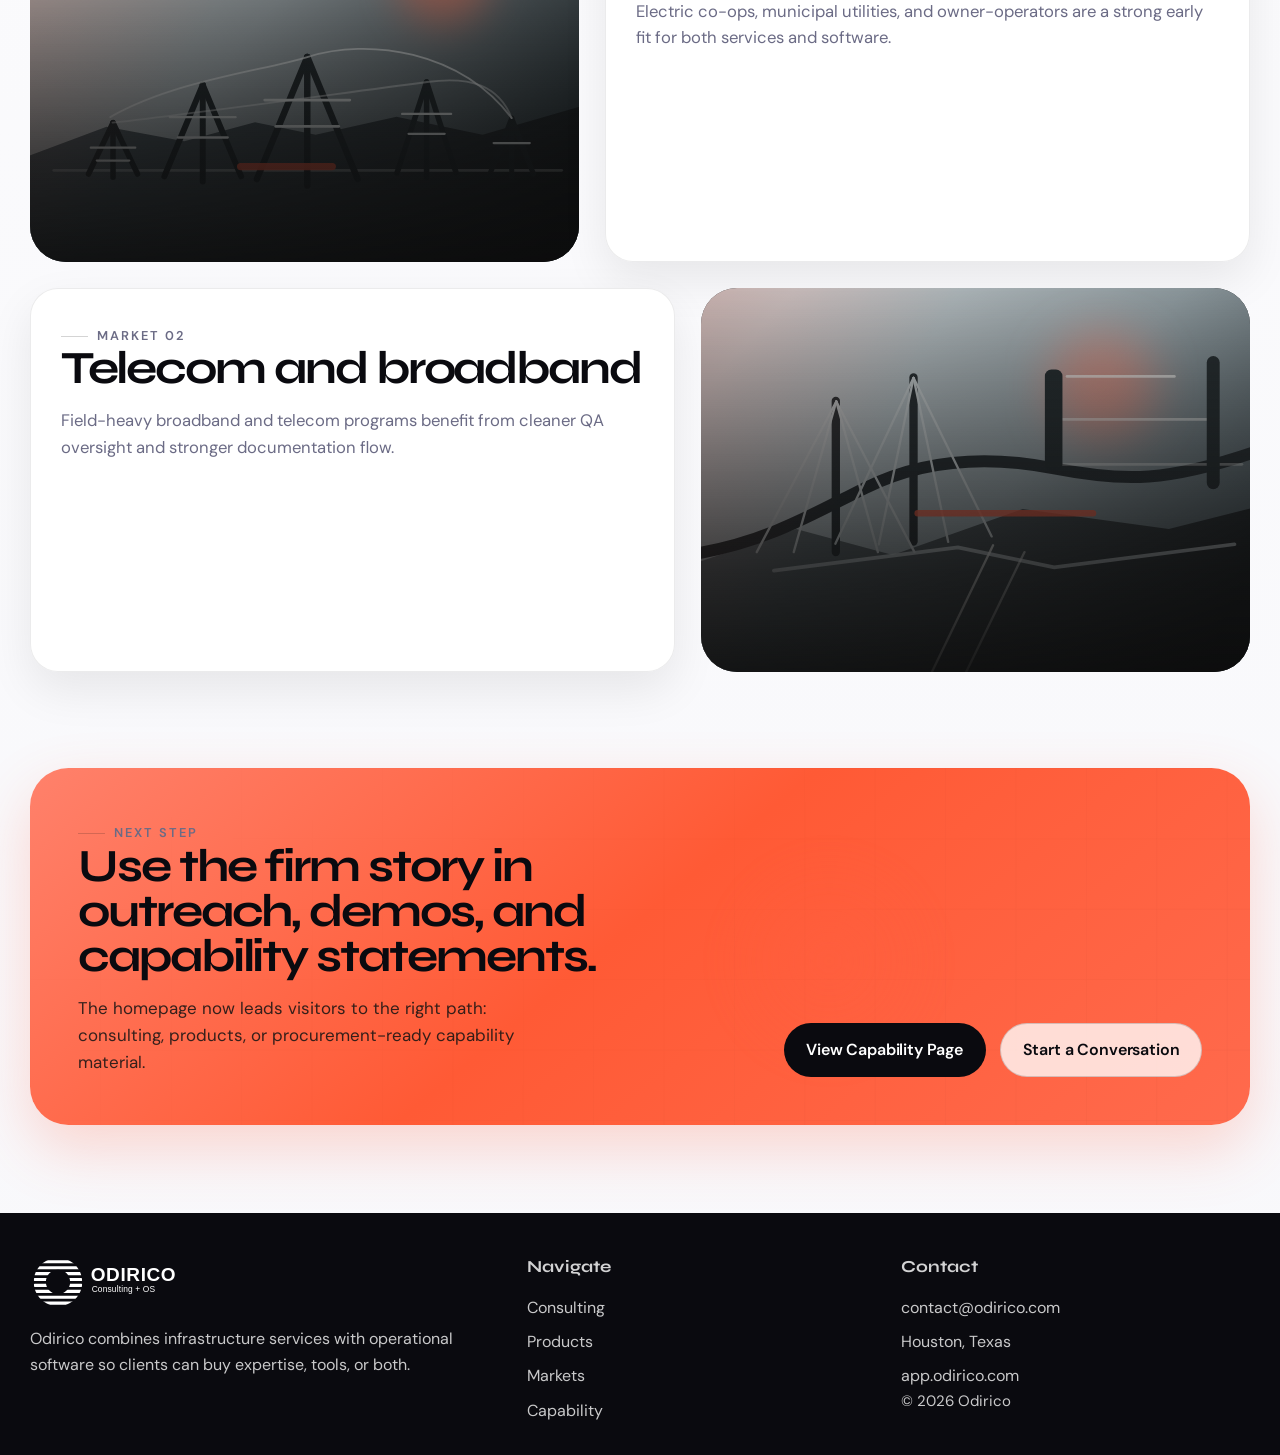
==== commit 8e1054d5: "Refresh Odirico site architecture" ====
--- a/index.html
+++ b/index.html
@@ -5,17 +5,17 @@
     <meta name="viewport" content="width=device-width, initial-scale=1.0" />
     <meta
       name="description"
-      content="Odirico Consulting provides project support and technical consulting for infrastructure, energy, construction, and facilities teams."
+      content="Odirico combines utility infrastructure consulting with operational software for inspection, project delivery, and workforce readiness."
     />
-    <title>Odirico Consulting | Project Support &amp; Technical Consulting</title>
+    <title>Odirico | Consulting + Odirico OS</title>
     <link rel="stylesheet" href="styles.css" />
   </head>
   <body>
     <a class="skip-link" href="#main-content">Skip to content</a>
     <header class="site-header">
       <div class="nav-shell">
-        <a class="brand" href="index.html" aria-label="Odirico Consulting home">
-          <img src="assets/logo-primary.svg" alt="Odirico Consulting" />
+        <a class="brand" href="index.html" aria-label="Odirico home">
+          <img src="assets/logo-primary.svg" alt="Odirico" />
         </a>
         <button
           class="nav-toggle"
@@ -32,71 +32,80 @@
         </button>
         <div class="nav-group" data-nav-group>
           <nav class="nav-links" aria-label="Primary">
-            <a href="sectors.html" data-nav-link>Sectors</a>
-            <a href="expertise.html" data-nav-link>Expertise</a>
+            <a href="index.html" data-nav-link>Home</a>
+            <a href="expertise.html" data-nav-link>Consulting</a>
+            <a href="products.html" data-nav-link>Products</a>
+            <a href="sectors.html" data-nav-link>Markets</a>
             <a href="about.html" data-nav-link>About</a>
             <a href="contact.html" data-nav-link>Contact</a>
           </nav>
-          <a class="btn btn-primary" href="contact.html">Get in Touch</a>
+          <a class="btn btn-primary" href="contact.html">Work With Odirico</a>
         </div>
       </div>
     </header>
 
     <main id="main-content">
-      <section class="hero">
+      <section class="hero hero-dark">
+        <div class="hero-bg"></div>
         <div class="section-shell hero-grid">
           <div data-reveal>
-            <span class="eyebrow">Odirico Consulting</span>
-            <h1 class="hero-title">Project Support &amp; Technical Consulting</h1>
-            <p class="hero-copy">
-              Supporting infrastructure, energy, and construction projects through coordination,
-              documentation, and technical execution.
+            <span class="eyebrow">Houston, Texas &middot; Electrical utility infrastructure &middot; B2B + public sector</span>
+            <h1 class="hero-title hero-display">
+              Engineering consulting.<br />
+              Field software.
+            </h1>
+            <p class="hero-copy hero-copy-lg">
+              Odirico is the master brand. Odirico Consulting delivers project services,
+              surveying, and engineering support. Odirico OS powers inspection, project
+              management, and training workflows under one platform.
             </p>
             <div class="hero-actions">
-              <a class="btn btn-primary" href="contact.html#capability-request">
-                Request Capability Statement
-              </a>
-              <a class="btn btn-secondary" href="contact.html">Contact Us</a>
-            </div>
-          </div>
-
-          <aside class="hero-panel" data-reveal data-delay="1">
+              <a class="btn btn-dark" href="expertise.html">Explore Consulting</a>
+              <a class="btn btn-primary" href="products.html">See Odirico OS</a>
+            </div>
+          </div>
+
+          <aside class="hero-panel hero-platform-panel" data-reveal data-delay="1">
             <div class="hero-panel-inner">
               <div class="panel-head">
                 <div>
-                  <span class="meta-label">Built for delivery</span>
-                  <h2 class="panel-title">Structured support for teams that need clarity, momentum, and follow-through.</h2>
+                  <span class="meta-label">Platform snapshot</span>
+                  <h2 class="panel-title">Three modules. One platform. One firm behind it.</h2>
                   <p class="panel-copy">
-                    Odirico is positioned for execution support, technical coordination, and
-                    dependable project documentation across complex environments.
+                    The consulting arm informs the tools. The tools strengthen delivery. That
+                    is the Odirico model.
                   </p>
                 </div>
                 <img class="panel-mark" src="assets/logo-icon.svg" alt="Odirico logo mark" />
               </div>
 
               <div class="pill-row">
-                <span class="pill">Infrastructure</span>
-                <span class="pill">Energy</span>
-                <span class="pill">Construction</span>
-                <span class="pill">Facilities</span>
-              </div>
-
-              <div class="panel-matrix">
-                <div class="matrix-card">
-                  <strong>Project coordination</strong>
-                  <p>Scope, communication, scheduling, and document flow that stay organized.</p>
-                </div>
-                <div class="matrix-card">
-                  <strong>Technical support</strong>
-                  <p>System tracking, equipment records, and practical data structure.</p>
-                </div>
-                <div class="matrix-card">
-                  <strong>Field awareness</strong>
-                  <p>Site reporting, QA tracking, and jobsite-ready execution support.</p>
-                </div>
-                <div class="matrix-card">
-                  <strong>Scalable positioning</strong>
-                  <p>Broad enough for future growth while staying technically credible from day one.</p>
+                <span class="pill">PoleQA</span>
+                <span class="pill">PM Platform</span>
+                <span class="pill">Training</span>
+                <span class="pill">app.odirico.com</span>
+              </div>
+
+              <div class="hero-module-grid">
+                <div class="hero-module">
+                  <div class="hero-module-label">Module 01</div>
+                  <strong>PoleQA</strong>
+                  <p>Inspection, QA/QC ticketing, and documentation-heavy field workflows.</p>
+                </div>
+                <div class="hero-module">
+                  <div class="hero-module-label">Module 02</div>
+                  <strong>PM Platform</strong>
+                  <p>Project scheduling, baselines, resource visibility, and delivery tracking.</p>
+                </div>
+                <div class="hero-module">
+                  <div class="hero-module-label">Module 03</div>
+                  <strong>Training</strong>
+                  <p>Simulation-based workflow readiness for role-specific infrastructure teams.</p>
+                </div>
+                <div class="hero-module hero-module-dark">
+                  <div class="hero-module-label">Services arm</div>
+                  <strong>Odirico Consulting</strong>
+                  <p>Project services, surveying, and engineering support across Texas.</p>
                 </div>
               </div>
             </div>
@@ -104,239 +113,168 @@
         </div>
       </section>
 
-      <section class="section" id="sectors">
+      <section class="stat-bar">
+        <div class="section-shell stat-bar-grid">
+          <div class="stat-item" data-reveal>
+            <span class="stat-num">3</span>
+            <div class="stat-label">Platform modules</div>
+          </div>
+          <div class="stat-item" data-reveal data-delay="1">
+            <span class="stat-num">2</span>
+            <div class="stat-label">Connected divisions</div>
+          </div>
+          <div class="stat-item" data-reveal data-delay="2">
+            <span class="stat-num">TX</span>
+            <div class="stat-label">Primary market</div>
+          </div>
+          <div class="stat-item" data-reveal data-delay="3">
+            <span class="stat-num">B2B</span>
+            <div class="stat-label">Client focus</div>
+          </div>
+        </div>
+      </section>
+
+      <section class="section">
+        <div class="section-shell">
+          <div class="section-header-row" data-reveal>
+            <div>
+              <span class="eyebrow">One firm. Two divisions.</span>
+              <h2 class="section-title">Built for infrastructure work that cannot afford confusion.</h2>
+            </div>
+            <p class="section-copy">
+              The public story is intentionally simple: Odirico Consulting handles the services.
+              Odirico OS handles the software. Clients can buy either one or both.
+            </p>
+          </div>
+
+          <div class="service-grid">
+            <article class="service-card" data-reveal>
+              <span class="card-label">Division 01</span>
+              <h2>Odirico Consulting</h2>
+              <p>
+                Founder-led infrastructure support for project services, surveying, and
+                engineering-adjacent execution.
+              </p>
+              <ul class="detail-list">
+                <li>Project services for active utility and infrastructure scopes.</li>
+                <li>Surveying and field documentation support.</li>
+                <li>Engineering context for owners, contractors, and public teams.</li>
+              </ul>
+            </article>
+
+            <article class="service-card" data-reveal data-delay="1">
+              <span class="card-label">Division 02</span>
+              <h2>Odirico OS</h2>
+              <p>
+                A unified product platform for inspection, project management, and training.
+                PoleQA is the first module, with PM and training workflows following under the same system.
+              </p>
+              <ul class="detail-list">
+                <li>PoleQA for issue capture, QA/QC, and field reporting.</li>
+                <li>PM Platform for schedule and delivery visibility.</li>
+                <li>Training for simulation-based workflow readiness.</li>
+              </ul>
+            </article>
+
+            <article class="service-card" data-reveal data-delay="2">
+              <span class="card-label">Market fit</span>
+              <h2>Texas-first positioning</h2>
+              <p>
+                Odirico is built to speak clearly to utility operators, co-ops, MUDs,
+                contractors, and early public-sector buyers in Texas.
+              </p>
+              <ul class="detail-list">
+                <li>Local-first positioning from Houston.</li>
+                <li>Utility and telecom workflows with real documentation risk.</li>
+                <li>Credible for capability statements, demos, and outreach.</li>
+              </ul>
+            </article>
+          </div>
+        </div>
+      </section>
+
+      <section class="section section-muted">
+        <div class="section-shell">
+          <div class="os-hero" data-reveal>
+            <div class="os-hero-inner os-hero-grid">
+              <div>
+                <span class="meta-label">Software platform</span>
+                <h2 class="section-title">Odirico OS gives the firm a real product story, not just a feature list.</h2>
+                <p class="section-copy">
+                  Most infrastructure teams piece together inspections, schedules, and training across
+                  separate tools. Odirico OS keeps those workflows under one login and one system narrative.
+                </p>
+                <div class="hero-actions">
+                  <a class="btn btn-primary" href="products.html">Explore All Modules</a>
+                  <a class="btn btn-secondary" href="https://app.odirico.com">Launch app.odirico.com</a>
+                </div>
+              </div>
+
+              <div class="os-module-cards">
+                <a class="os-module-card" href="products.html#poleqa">
+                  <div class="os-module-card-body">
+                    <strong>PoleQA</strong>
+                    <span>Field inspection, issue logging, approvals, and documentation workflows.</span>
+                  </div>
+                  <span class="os-module-card-arrow">&rarr;</span>
+                </a>
+                <a class="os-module-card" href="products.html#pm">
+                  <div class="os-module-card-body">
+                    <strong>PM Platform</strong>
+                    <span>Scheduling, resource planning, baselines, and program-level visibility.</span>
+                  </div>
+                  <span class="os-module-card-arrow">&rarr;</span>
+                </a>
+                <a class="os-module-card" href="products.html#training">
+                  <div class="os-module-card-body">
+                    <strong>Training</strong>
+                    <span>Simulation-based readiness for QA/QC reviewers, project teams, and field staff.</span>
+                  </div>
+                  <span class="os-module-card-arrow">&rarr;</span>
+                </a>
+              </div>
+            </div>
+          </div>
+        </div>
+      </section>
+
+      <section class="section">
         <div class="section-shell">
           <div class="section-header">
             <div data-reveal>
               <span class="section-index">01</span>
-              <h2 class="section-title">Sectors We Support</h2>
+              <h2 class="section-title">Where Odirico should win first</h2>
             </div>
             <div data-reveal data-delay="1">
               <p class="section-copy">
-                We provide project support and technical consulting across key infrastructure and
-                construction sectors, with a structure that can scale into sector-specific pages
-                as the site grows.
+                The clearest near-term fit stays close to utility infrastructure, telecom,
+                and public-sector delivery where field reporting and operational consistency matter.
               </p>
             </div>
           </div>
 
-          <div class="sector-grid">
-            <a
-              class="sector-card"
-              href="sectors.html#infrastructure"
-              style="--card-image: url('assets/sector-infrastructure.svg')"
-              data-reveal
-            >
-              <div class="sector-card-content">
-                <div>
-                  <span class="card-label">Sector 01</span>
-                  <h3>Infrastructure</h3>
-                  <p>
-                    Supporting public works, utilities, and infrastructure projects through
-                    structured coordination and execution support.
-                  </p>
-                </div>
-                <span class="sector-link">Learn More &rarr;</span>
-              </div>
-            </a>
-
-            <a
-              class="sector-card"
-              href="sectors.html#energy"
-              style="--card-image: url('assets/sector-energy.svg')"
-              data-reveal
-              data-delay="1"
-            >
-              <div class="sector-card-content">
-                <div>
-                  <span class="card-label">Sector 02</span>
-                  <h3>Energy</h3>
-                  <p>
-                    Providing support across power, utility, and facility systems, including
-                    upgrades, expansions, and delivery coordination.
-                  </p>
-                </div>
-                <span class="sector-link">Learn More &rarr;</span>
-              </div>
-            </a>
-
-            <a
-              class="sector-card"
-              href="sectors.html#construction"
-              style="--card-image: url('assets/sector-construction.svg')"
-              data-reveal
-              data-delay="2"
-            >
-              <div class="sector-card-content">
-                <div>
-                  <span class="card-label">Sector 03</span>
-                  <h3>Construction</h3>
-                  <p>
-                    Assisting contractors and teams with coordination, reporting, and project
-                    execution on active job sites.
-                  </p>
-                </div>
-                <span class="sector-link">Learn More &rarr;</span>
-              </div>
-            </a>
-
-            <a
-              class="sector-card"
-              href="sectors.html#facilities"
-              style="--card-image: url('assets/sector-facilities.svg')"
-              data-reveal
-              data-delay="3"
-            >
-              <div class="sector-card-content">
-                <div>
-                  <span class="card-label">Sector 04</span>
-                  <h3>Facilities</h3>
-                  <p>
-                    Supporting building systems, mechanical installations, and facility-related
-                    projects with organized technical follow-through.
-                  </p>
-                </div>
-                <span class="sector-link">Learn More &rarr;</span>
-              </div>
-            </a>
-          </div>
-        </div>
-      </section>
-
-      <section class="section section-muted" id="expertise">
-        <div class="section-shell">
-          <div class="section-header">
-            <div data-reveal>
-              <span class="section-index">02</span>
-              <h2 class="section-title">Our Expertise</h2>
-            </div>
-            <div data-reveal data-delay="1">
-              <p class="section-copy">
-                We focus on practical, execution-driven support across all project phases, keeping
-                teams organized without overcomplicating the work.
-              </p>
-            </div>
-          </div>
-
-          <div class="expertise-grid">
-            <article class="expertise-card" data-reveal>
-              <div class="expertise-icon">01</div>
-              <h3>Project Coordination</h3>
-              <p>
-                Managing scope, communication, schedules, and documentation to help projects stay
-                aligned and move forward with fewer gaps.
-              </p>
-            </article>
-            <article class="expertise-card" data-reveal data-delay="1">
-              <div class="expertise-icon">02</div>
-              <h3>Technical Support</h3>
-              <p>
-                Organizing system data, equipment tracking, submittal records, and structured
-                documentation so critical information stays usable.
-              </p>
-            </article>
-            <article class="expertise-card" data-reveal data-delay="2">
-              <div class="expertise-icon">03</div>
-              <h3>Field &amp; Construction Support</h3>
-              <p>
-                Providing on-site and remote support for reporting, QA/QC tracking, issue logs,
-                and execution-focused coordination.
-              </p>
-            </article>
-          </div>
-        </div>
-      </section>
-
-      <section class="section" id="capabilities">
-        <div class="section-shell capabilities-layout">
-          <div class="capability-board" data-reveal>
-            <span class="section-index">03</span>
-            <h2 class="section-title">Capabilities Built for Real Projects</h2>
-            <p class="section-copy">
-              The site is structured to support outreach, proposals, and future capability
-              statements with concise, useful service language.
-            </p>
-
-            <ul class="capability-list">
-              <li><span>Support Area</span>Scheduling support</li>
-              <li><span>Support Area</span>Submittal &amp; RFI tracking</li>
-              <li><span>Support Area</span>Equipment and system tracking</li>
-              <li><span>Support Area</span>Site reporting &amp; documentation</li>
-              <li><span>Support Area</span>QA/QC tracking</li>
-              <li><span>Support Area</span>Punch list development</li>
-              <li><span>Support Area</span>Contractor coordination</li>
-              <li><span>Support Area</span>Closeout support</li>
-            </ul>
-          </div>
-
-          <aside class="support-note" data-reveal data-delay="1">
-            <span class="meta-label">Why it works</span>
-            <h3>Credible enough for proposals. Clear enough for first-time visitors.</h3>
-            <p class="card-copy">
-              The language stays direct and disciplined so Odirico reads like a serious firm from
-              the first visit without drifting into overbuilt corporate jargon.
-            </p>
-            <ul>
-              <li>Positions support, coordination, execution, and documentation as core strengths.</li>
-              <li>Leaves room to expand into sector pages, capability statements, and outreach assets.</li>
-              <li>Balances broad positioning with quiet technical credibility.</li>
-            </ul>
-          </aside>
-        </div>
-      </section>
-
-      <section class="section section-muted" id="credibility">
-        <div class="section-shell">
-          <div class="section-header">
-            <div data-reveal>
-              <span class="section-index">04</span>
-              <h2 class="section-title">Experience &amp; Credibility</h2>
-            </div>
-            <div data-reveal data-delay="1">
-              <p class="section-copy">
-                Mechanical knowledge is present as an advantage, but the firm still reads as broad,
-                structured, and execution-oriented across multiple sectors.
-              </p>
-            </div>
-          </div>
-
-          <div class="cred-grid">
-            <article class="cred-card" data-reveal>
-              <strong>Mechanical engineering background</strong>
-              <p>Applied technical understanding that supports better coordination and documentation.</p>
-            </article>
-            <article class="cred-card" data-reveal data-delay="1">
-              <strong>Project management perspective</strong>
-              <p>Structured delivery thinking with room to highlight PMP credentials when finalized.</p>
-            </article>
-            <article class="cred-card" data-reveal data-delay="2">
-              <strong>Infrastructure and construction exposure</strong>
-              <p>Relevant experience supporting active projects, teams, and field execution.</p>
-            </article>
-            <article class="cred-card" data-reveal data-delay="3">
-              <strong>Mechanical systems familiarity</strong>
-              <p>HVAC, piping, and equipment context where technical clarity matters on real work.</p>
-            </article>
-          </div>
-        </div>
-      </section>
-
-      <section class="section">
-        <div class="section-shell">
-          <div class="client-panel" data-reveal>
-            <span class="section-index">05</span>
-            <h2 class="section-title">Client Types</h2>
-            <p class="section-copy">
-              Odirico is positioned to support owners, contractors, and project teams that need
-              dependable structure around active work.
-            </p>
-            <div class="client-band" style="margin-top: 1.4rem">
-              <span class="client-chip">Government &amp; Public Sector</span>
-              <span class="client-chip">General Contractors</span>
-              <span class="client-chip">Mechanical Contractors</span>
-              <span class="client-chip">Engineering Firms</span>
-              <span class="client-chip">Utilities &amp; Infrastructure Teams</span>
-            </div>
+          <div class="profile-grid">
+            <article class="profile" data-reveal>
+              <div class="profile-media" style="--card-image: url('assets/sector-energy.svg')"></div>
+              <div class="profile-content">
+                <span class="card-label">Market 01</span>
+                <h2>Power and utilities</h2>
+                <p class="intro-copy">
+                  Electric co-ops, municipal utilities, and owner-operators are a strong early fit for both services and software.
+                </p>
+              </div>
+            </article>
+
+            <article class="profile" data-reveal data-delay="1">
+              <div class="profile-media" style="--card-image: url('assets/sector-infrastructure.svg')"></div>
+              <div class="profile-content">
+                <span class="card-label">Market 02</span>
+                <h2>Telecom and broadband</h2>
+                <p class="intro-copy">
+                  Field-heavy broadband and telecom programs benefit from cleaner QA oversight and stronger documentation flow.
+                </p>
+              </div>
+            </article>
           </div>
         </div>
       </section>
@@ -347,17 +285,15 @@
             <div class="cta-content">
               <div class="cta-copy">
                 <span class="meta-label">Next step</span>
-                <h2 class="cta-title">Ready to support your next project?</h2>
+                <h2 class="cta-title">Use the firm story in outreach, demos, and capability statements.</h2>
                 <p>
-                  We provide reliable, structured support to help your team execute with
-                  confidence across infrastructure, energy, construction, and facilities work.
+                  The homepage now leads visitors to the right path: consulting, products,
+                  or procurement-ready capability material.
                 </p>
               </div>
               <div class="cta-actions">
-                <a class="btn btn-dark" href="contact.html">Contact Odirico Consulting</a>
-                <a class="btn btn-secondary" href="contact.html#capability-request">
-                  Request Capability Statement
-                </a>
+                <a class="btn btn-dark" href="capability.html">View Capability Page</a>
+                <a class="btn btn-secondary" href="contact.html">Start a Conversation</a>
               </div>
             </div>
           </div>
@@ -368,31 +304,28 @@
     <footer class="footer">
       <div class="footer-grid">
         <div class="footer-brand">
-          <img src="assets/logo-white.svg" alt="Odirico Consulting" />
+          <img src="assets/logo-white.svg" alt="Odirico" />
           <p style="margin-top: 1rem">
-            Odirico Consulting LLC provides project support and technical consulting for
-            infrastructure, energy, construction, and facilities teams.
+            Odirico combines infrastructure services with operational software so clients can buy expertise, tools, or both.
           </p>
-          <p class="footer-note">Placeholder contact details are shown until live information is finalized.</p>
+        </div>
+        <div>
+          <h4>Navigate</h4>
+          <ul class="footer-list">
+            <li><a href="expertise.html">Consulting</a></li>
+            <li><a href="products.html">Products</a></li>
+            <li><a href="sectors.html">Markets</a></li>
+            <li><a href="capability.html">Capability</a></li>
+          </ul>
         </div>
         <div>
           <h4>Contact</h4>
           <ul class="footer-list">
-            <li><a href="mailto:contact@yourdomain.com">contact@yourdomain.com</a></li>
-            <li><a href="tel:0000000000">(000) 000-0000</a></li>
-            <li>Texas</li>
+            <li><a href="mailto:contact@odirico.com">contact@odirico.com</a></li>
+            <li>Houston, Texas</li>
+            <li><a href="https://app.odirico.com">app.odirico.com</a></li>
           </ul>
-        </div>
-        <div>
-          <h4>Navigate</h4>
-          <ul class="footer-list">
-            <li><a href="index.html">Home</a></li>
-            <li><a href="sectors.html">Sectors</a></li>
-            <li><a href="expertise.html">Expertise</a></li>
-            <li><a href="about.html">About</a></li>
-            <li><a href="contact.html">Contact</a></li>
-          </ul>
-          <p class="footer-note">&copy; <span data-year></span> Odirico Consulting LLC</p>
+          <p class="footer-note">&copy; <span data-year></span> Odirico</p>
         </div>
       </div>
     </footer>
--- a/styles.css
+++ b/styles.css
@@ -1,26 +1,28 @@
-@import url("https://fonts.googleapis.com/css2?family=Instrument+Sans:wght@400;500;600;700&family=Space+Grotesk:wght@400;500;700&display=swap");
+@import url("https://fonts.googleapis.com/css2?family=DM+Sans:wght@400;500;700&family=Syne:wght@400;500;600;700;800&display=swap");
 
 :root {
-  --color-ink: #121313;
-  --color-ink-soft: #25282a;
-  --color-text-muted: #5f6467;
-  --color-surface: #f5f5f3;
-  --color-surface-strong: #ecece7;
-  --color-card: rgba(255, 255, 255, 0.9);
-  --color-border: rgba(18, 19, 19, 0.1);
-  --color-border-strong: rgba(18, 19, 19, 0.18);
+  --color-ink: #0a0a0f;
+  --color-ink-soft: #1a1a28;
+  --color-text-muted: #6b6b85;
+  --color-surface: #f5f5f8;
+  --color-surface-strong: #ededf2;
+  --color-card: rgba(255, 255, 255, 0.92);
+  --color-border: rgba(10, 10, 15, 0.08);
+  --color-border-strong: rgba(10, 10, 15, 0.16);
   --color-white: #ffffff;
-  --color-coral: #ff6044;
-  --color-coral-soft: #ff8b75;
-  --shadow-soft: 0 28px 80px rgba(18, 19, 19, 0.08);
-  --shadow-card: 0 18px 46px rgba(18, 19, 19, 0.07);
+  --color-coral: #ff5a35;
+  --color-coral-soft: #ff7a5a;
+  --color-blue: #2563eb;
+  --color-teal: #0d9488;
+  --shadow-soft: 0 28px 80px rgba(10, 10, 15, 0.1);
+  --shadow-card: 0 18px 46px rgba(10, 10, 15, 0.08);
   --radius-sm: 1rem;
   --radius-md: 1.35rem;
   --radius-lg: 1.75rem;
   --radius-xl: 2.25rem;
   --max-width: 1220px;
-  --font-display: "Space Grotesk", "Aptos Display", "Segoe UI", sans-serif;
-  --font-body: "Instrument Sans", "Aptos", "Segoe UI", sans-serif;
+  --font-display: "Syne", "Aptos Display", "Segoe UI", sans-serif;
+  --font-body: "DM Sans", "Aptos", "Segoe UI", sans-serif;
 }
 
 *,
@@ -39,9 +41,9 @@
   font-family: var(--font-body);
   color: var(--color-ink);
   background:
-    radial-gradient(circle at top right, rgba(255, 96, 68, 0.09), transparent 24rem),
-    radial-gradient(circle at left 24%, rgba(18, 19, 19, 0.035), transparent 26rem),
-    linear-gradient(180deg, #ffffff 0%, #fbfbfa 100%);
+    radial-gradient(circle at top right, rgba(255, 90, 53, 0.08), transparent 24rem),
+    radial-gradient(circle at left 24%, rgba(37, 99, 235, 0.04), transparent 26rem),
+    linear-gradient(180deg, #ffffff 0%, #f8f8fb 100%);
   line-height: 1.6;
   text-rendering: optimizeLegibility;
 }
@@ -86,9 +88,9 @@
   position: sticky;
   top: 0;
   z-index: 30;
-  border-bottom: 1px solid rgba(18, 19, 19, 0.06);
-  background: rgba(255, 255, 255, 0.84);
-  backdrop-filter: blur(18px);
+  border-bottom: 1px solid rgba(10, 10, 15, 0.06);
+  background: rgba(255, 255, 255, 0.9);
+  backdrop-filter: blur(20px);
 }
 
 .nav-shell,
@@ -972,6 +974,319 @@
   font-size: 0.94rem;
 }
 
+.hero-dark {
+  padding-bottom: 3rem;
+}
+
+.hero-display {
+  max-width: 10ch;
+  font-size: clamp(3.3rem, 7vw, 6rem);
+  line-height: 0.94;
+  letter-spacing: -0.05em;
+}
+
+.hero-display-light {
+  color: var(--color-white);
+}
+
+.hero-copy-lg {
+  max-width: 40rem;
+  font-size: 1.08rem;
+  line-height: 1.75;
+}
+
+.hero-copy-light {
+  color: rgba(255, 255, 255, 0.78);
+}
+
+.hero-platform-panel {
+  background:
+    linear-gradient(180deg, rgba(255, 255, 255, 0.98), rgba(255, 255, 255, 0.94)),
+    rgba(255, 255, 255, 0.96);
+}
+
+.hero-module-grid,
+.modules-grid,
+.pricing-grid {
+  display: grid;
+  gap: 1.2rem;
+}
+
+.hero-module-grid {
+  grid-template-columns: repeat(2, minmax(0, 1fr));
+  margin-top: 1.4rem;
+}
+
+.hero-module,
+.module-card,
+.pricing-card {
+  border: 1px solid var(--color-border);
+  border-radius: 1.25rem;
+  background: rgba(255, 255, 255, 0.95);
+  box-shadow: var(--shadow-card);
+}
+
+.hero-module {
+  padding: 1rem;
+}
+
+.hero-module-dark {
+  background: linear-gradient(160deg, var(--color-ink) 0%, var(--color-ink-soft) 100%);
+  border-color: rgba(255, 255, 255, 0.06);
+}
+
+.hero-module-dark strong,
+.hero-module-dark p {
+  color: rgba(255, 255, 255, 0.88);
+}
+
+.hero-module-dark p {
+  color: rgba(255, 255, 255, 0.62);
+}
+
+.hero-module-label,
+.module-badge,
+.price-tag {
+  display: inline-flex;
+  align-items: center;
+  border-radius: 999px;
+  padding: 0.34rem 0.7rem;
+  font-size: 0.75rem;
+  font-weight: 700;
+}
+
+.hero-module-label {
+  margin-bottom: 0.7rem;
+  background: rgba(255, 90, 53, 0.12);
+  color: var(--color-coral);
+}
+
+.stat-bar {
+  padding: 0 0 1rem;
+}
+
+.stat-bar-grid {
+  display: grid;
+  grid-template-columns: repeat(4, minmax(0, 1fr));
+  gap: 1rem;
+}
+
+.stat-item {
+  padding: 1.2rem 1.25rem;
+  border-radius: 1.25rem;
+  border: 1px solid var(--color-border);
+  background: rgba(255, 255, 255, 0.86);
+  box-shadow: var(--shadow-card);
+}
+
+.stat-num {
+  display: block;
+  margin-bottom: 0.25rem;
+  font-family: var(--font-display);
+  font-size: 2rem;
+  line-height: 1;
+  letter-spacing: -0.05em;
+}
+
+.stat-label {
+  color: var(--color-text-muted);
+  font-size: 0.92rem;
+}
+
+.section-header-row {
+  display: grid;
+  grid-template-columns: 1.2fr 0.8fr;
+  gap: 2rem;
+  align-items: end;
+  margin-bottom: 2rem;
+}
+
+.os-hero {
+  border-radius: var(--radius-xl);
+  background: linear-gradient(145deg, var(--color-ink) 0%, #171726 100%);
+  color: var(--color-white);
+  box-shadow: var(--shadow-soft);
+}
+
+.os-hero-inner {
+  padding: 2rem;
+}
+
+.os-hero-grid {
+  display: grid;
+  grid-template-columns: 1.05fr 0.95fr;
+  gap: 2rem;
+  align-items: center;
+}
+
+.os-hero .section-title,
+.os-hero .section-copy,
+.os-hero .meta-label {
+  color: var(--color-white);
+}
+
+.os-hero .section-copy {
+  color: rgba(255, 255, 255, 0.72);
+}
+
+.os-module-cards {
+  display: grid;
+  gap: 0.85rem;
+}
+
+.os-module-card {
+  display: flex;
+  align-items: center;
+  justify-content: space-between;
+  gap: 1rem;
+  padding: 1rem 1.1rem;
+  border-radius: 1.1rem;
+  border: 1px solid rgba(255, 255, 255, 0.08);
+  background: rgba(255, 255, 255, 0.06);
+  transition:
+    transform 0.2s ease,
+    border-color 0.2s ease,
+    background-color 0.2s ease;
+}
+
+.os-module-card:hover {
+  transform: translateY(-2px);
+  border-color: rgba(255, 90, 53, 0.28);
+  background: rgba(255, 255, 255, 0.08);
+}
+
+.os-module-card-body {
+  display: grid;
+  gap: 0.25rem;
+}
+
+.os-module-card-body strong {
+  color: var(--color-white);
+}
+
+.os-module-card-body span,
+.os-module-card-arrow {
+  color: rgba(255, 255, 255, 0.68);
+}
+
+.platform-hero {
+  position: relative;
+  overflow: hidden;
+  padding: 5.5rem 0 4rem;
+  background: linear-gradient(180deg, var(--color-ink) 0%, #131320 100%);
+}
+
+.platform-hero-backdrop {
+  position: absolute;
+  inset: 0;
+  background:
+    radial-gradient(circle at 82% 22%, rgba(255, 90, 53, 0.16), transparent 20rem),
+    radial-gradient(circle at 16% 84%, rgba(37, 99, 235, 0.14), transparent 22rem);
+  pointer-events: none;
+}
+
+.platform-hero-content {
+  position: relative;
+  z-index: 1;
+  display: grid;
+  grid-template-columns: 1.1fr 0.9fr;
+  gap: 2rem;
+  align-items: start;
+}
+
+.platform-summary-card {
+  background: rgba(255, 255, 255, 0.08);
+  border-color: rgba(255, 255, 255, 0.08);
+  color: var(--color-white);
+  backdrop-filter: blur(10px);
+}
+
+.platform-summary-card .card-copy,
+.platform-summary-card .page-stat p,
+.platform-summary-card .meta-label {
+  color: rgba(255, 255, 255, 0.72);
+}
+
+.platform-nav-pills {
+  display: flex;
+  flex-wrap: wrap;
+  gap: 0.65rem;
+  margin: 1.1rem 0 1.2rem;
+}
+
+.platform-pill {
+  display: inline-flex;
+  align-items: center;
+  border-radius: 999px;
+  padding: 0.42rem 0.85rem;
+  background: rgba(255, 255, 255, 0.08);
+  color: rgba(255, 255, 255, 0.86);
+  font-size: 0.82rem;
+  font-weight: 600;
+}
+
+.btn-outline-light {
+  border: 1px solid rgba(255, 255, 255, 0.24);
+  color: var(--color-white);
+  background: transparent;
+}
+
+.btn-outline-light:hover {
+  background: rgba(255, 255, 255, 0.08);
+}
+
+.modules-grid,
+.pricing-grid {
+  grid-template-columns: repeat(3, minmax(0, 1fr));
+}
+
+.module-card,
+.pricing-card {
+  padding: 1.4rem;
+}
+
+.module-card h3,
+.pricing-card h3 {
+  margin: 0.75rem 0 0.65rem;
+  font-family: var(--font-display);
+  font-size: 1.35rem;
+  line-height: 1.1;
+}
+
+.badge-coral {
+  background: rgba(255, 90, 53, 0.12);
+  color: var(--color-coral);
+}
+
+.badge-blue {
+  background: rgba(37, 99, 235, 0.12);
+  color: var(--color-blue);
+}
+
+.badge-teal {
+  background: rgba(13, 148, 136, 0.12);
+  color: var(--color-teal);
+}
+
+.pricing-card.featured {
+  border-color: rgba(255, 90, 53, 0.3);
+  box-shadow: 0 22px 56px rgba(255, 90, 53, 0.12);
+}
+
+.price-tag {
+  margin: 0.1rem 0 1rem;
+  background: rgba(10, 10, 15, 0.06);
+  color: var(--color-ink);
+}
+
+.pricing-list {
+  margin: 0;
+  padding-left: 1.1rem;
+  color: var(--color-text-muted);
+  display: grid;
+  gap: 0.65rem;
+}
+
 [data-reveal] {
   opacity: 0;
   transform: translateY(28px);
@@ -1000,6 +1315,9 @@
 @media (max-width: 1024px) {
   .hero-grid,
   .page-hero-grid,
+  .platform-hero-content,
+  .os-hero-grid,
+  .section-header-row,
   .capabilities-layout,
   .contact-grid,
   .profile,
@@ -1065,6 +1383,9 @@
   .cred-grid,
   .capability-list,
   .page-stat-grid,
+  .stat-bar-grid,
+  .modules-grid,
+  .pricing-grid,
   .service-grid,
   .phase-grid,
   .values-grid,
@@ -1100,6 +1421,7 @@
   }
 
   .panel-matrix,
+  .hero-module-grid,
   .form-row {
     grid-template-columns: 1fr;
   }
